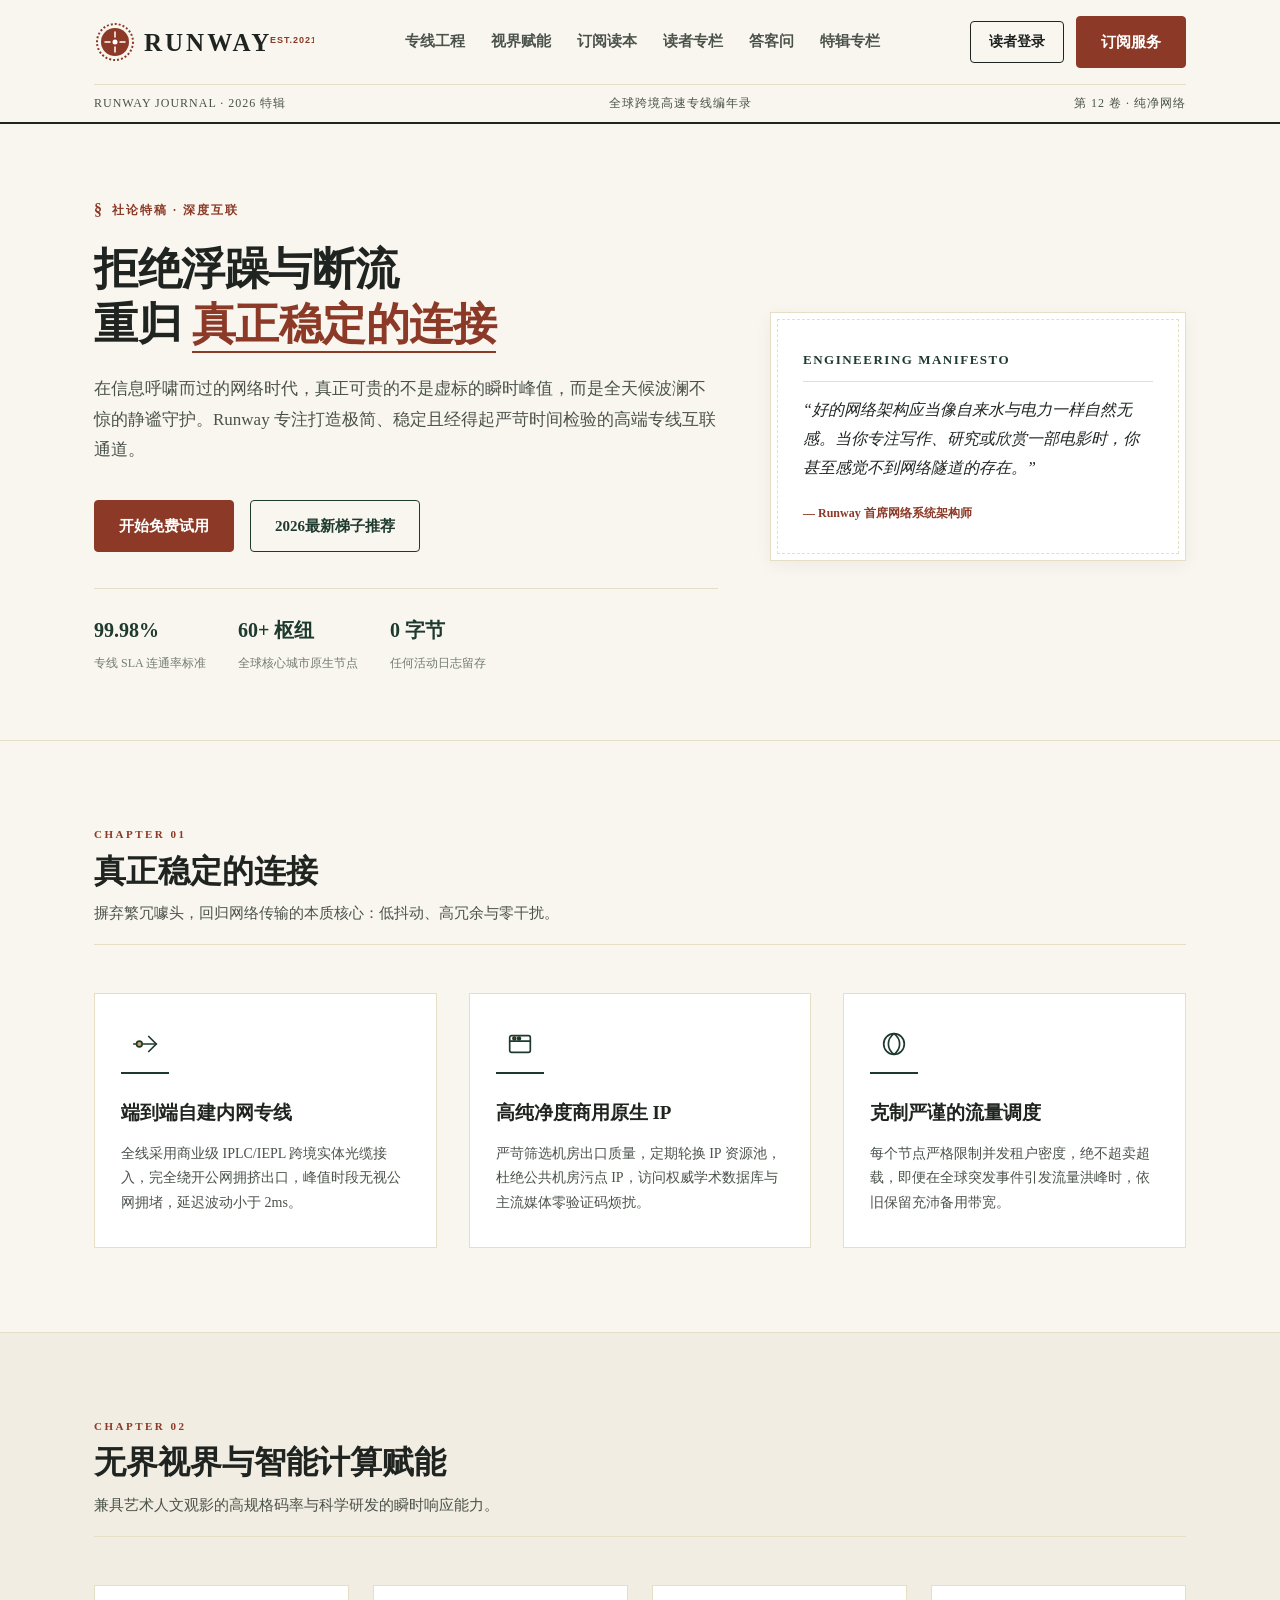
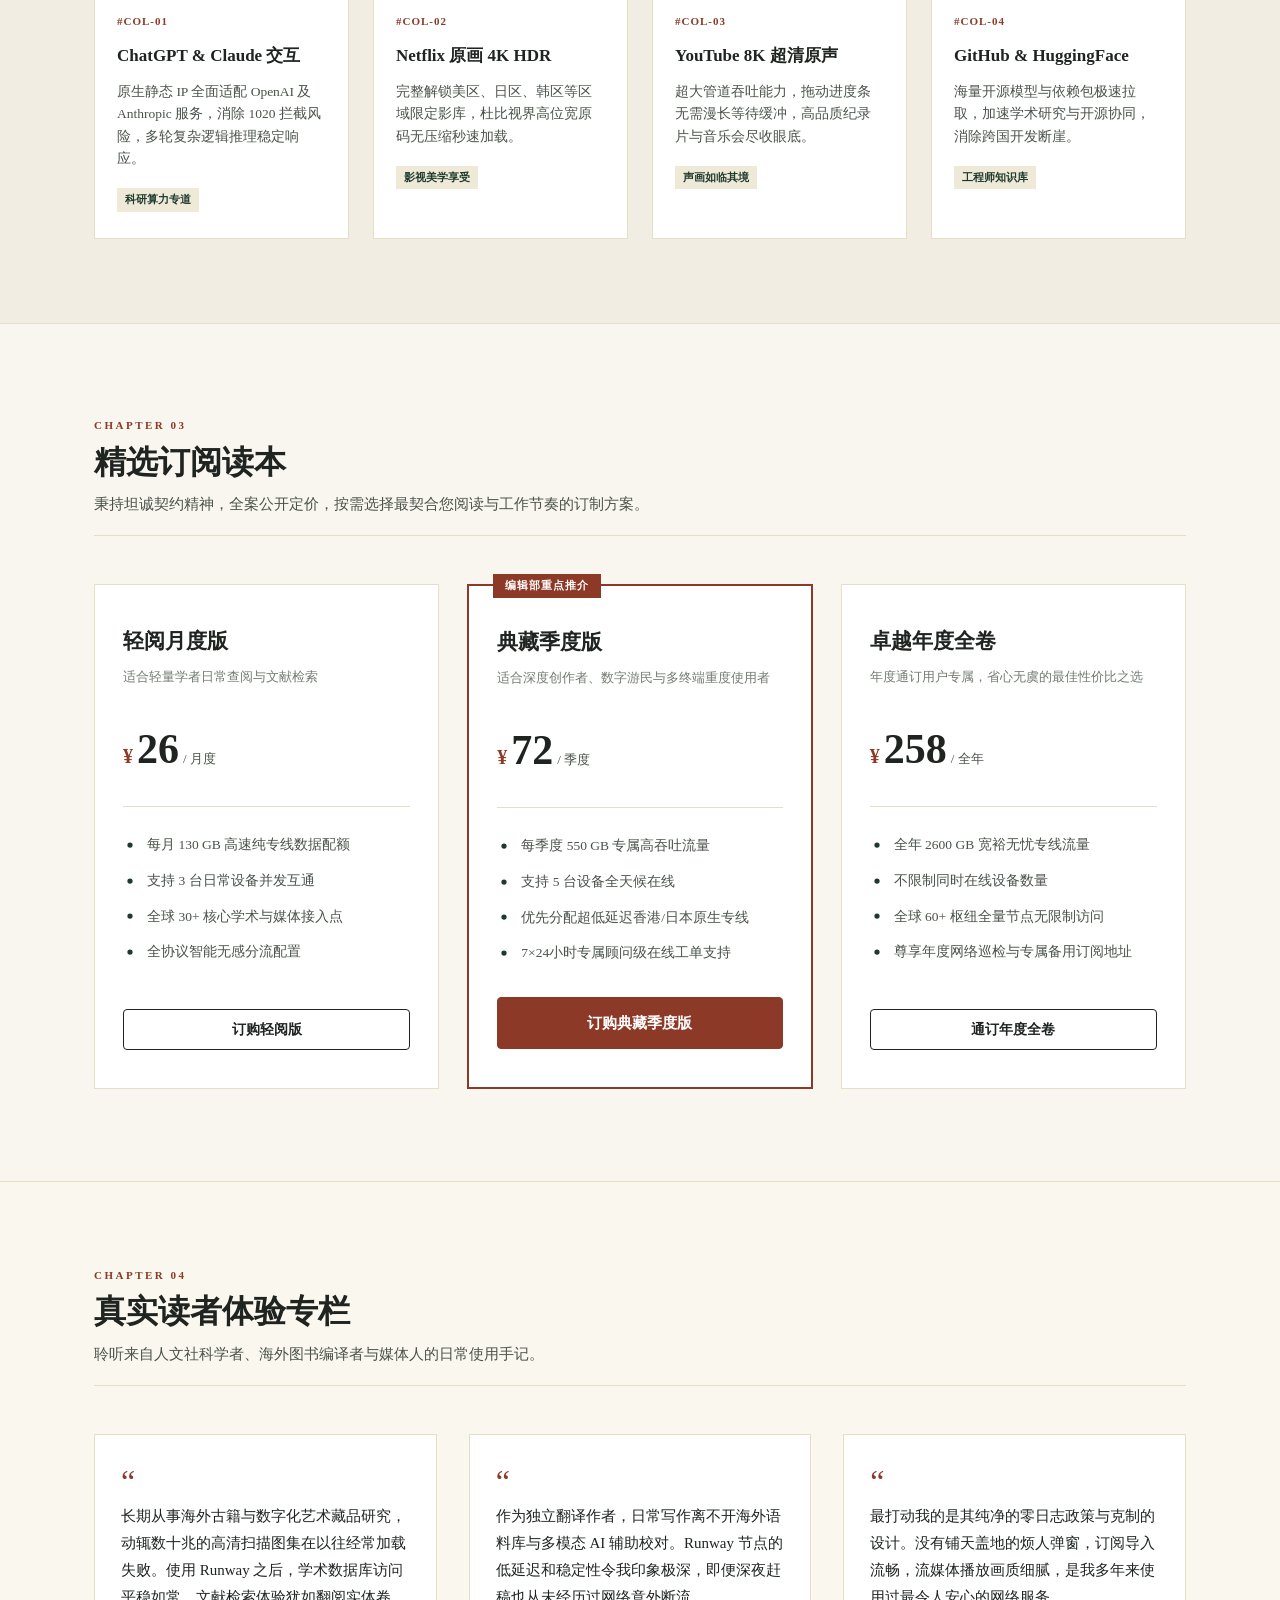
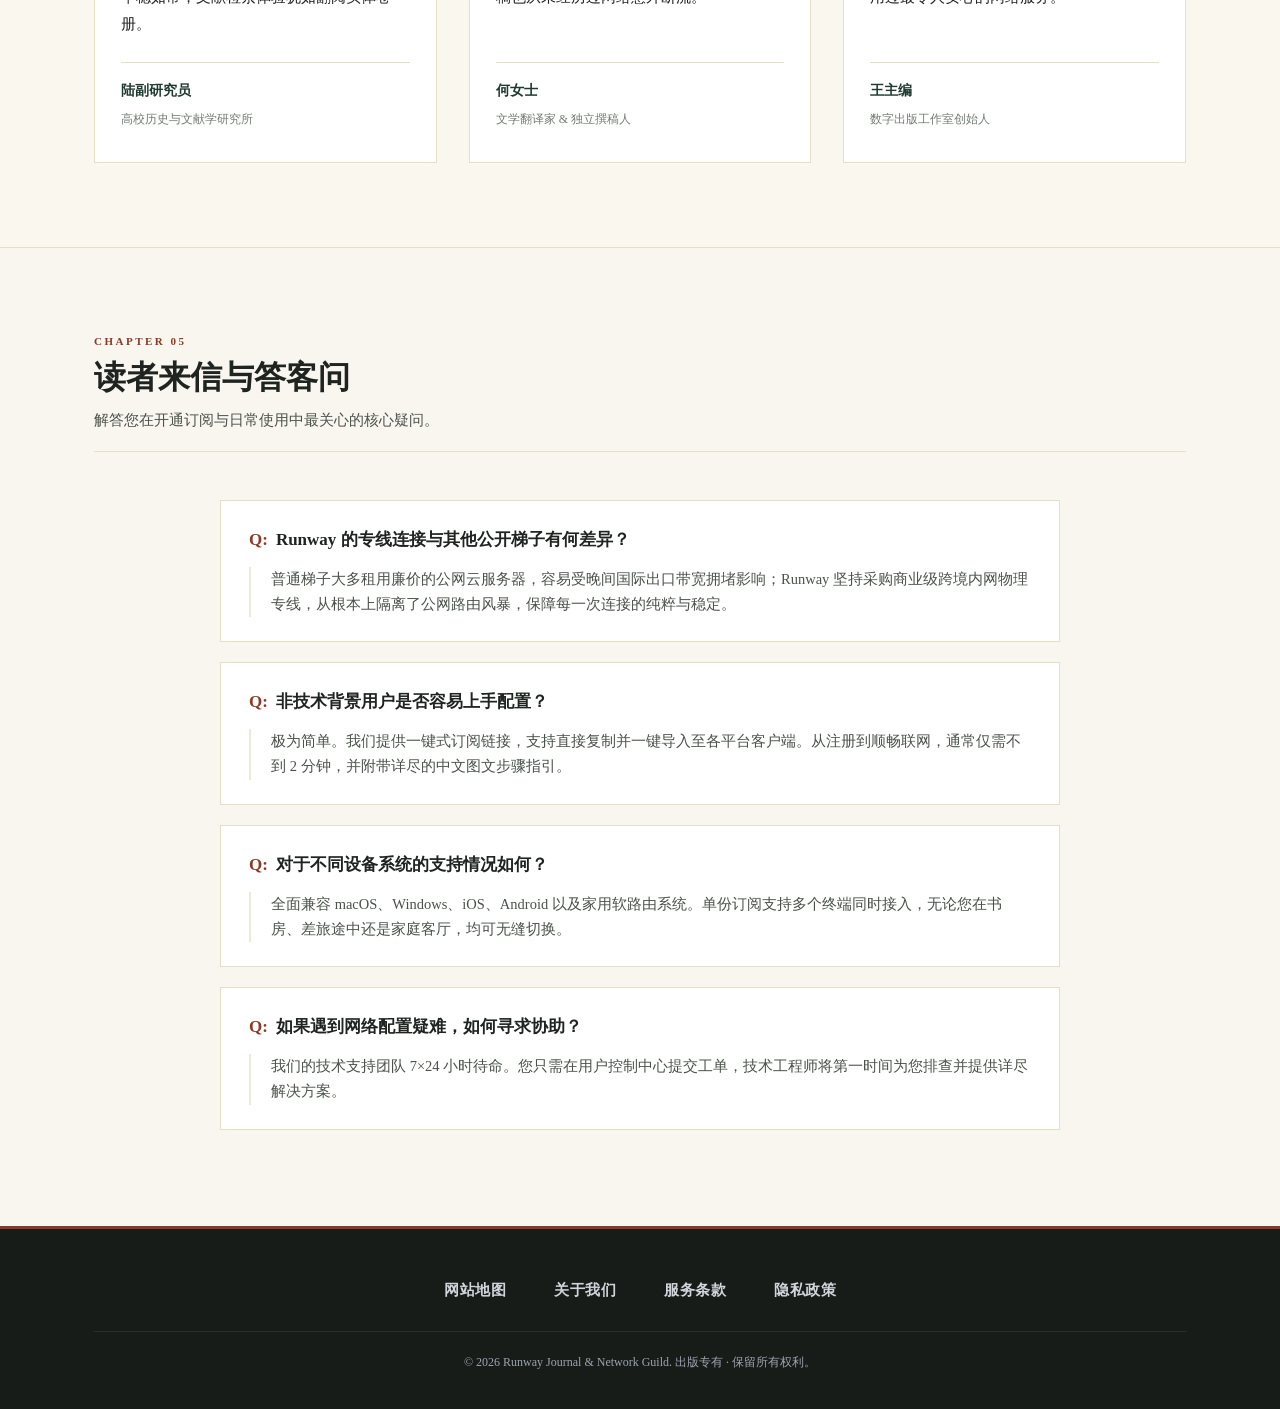
==== index.html @ 7099aad9 "feat: complete responsive landing page, SEO articles and sitemaps for runwayvpn.sbs" ====
<!DOCTYPE html>
<html lang="zh-CN">
<head>
  <meta charset="UTF-8">
  <meta name="viewport" content="width=device-width, initial-scale=1.0">
  <title>Runway 专线加速 - 真正稳定的跨境网络加速服务·2026口碑机场推荐</title>
  <meta name="description" content="拒绝虚标与断流，Runway 坚守网络加速的本质体验。端到端物理专线架构，杜绝超卖，保障学术查阅、海外协同与高码率音视频极速秒开。严格执行零日志隐私契约，被专业用户盛赞的 2026 年度品质机场推荐，静谧相伴。">
  <meta name="keywords" content="Runway, 网络加速, 机场推荐, 极速秒开, 稳定专线, 跨境学术加速, 零日志代理, 2026梯子">
  <link rel="canonical" href="https://runwayvpn.sbs/">
  
  <!-- Open Graph / 社交分享元数据 -->
  <meta property="og:type" content="website">
  <meta property="og:site_name" content="Runway">
  <meta property="og:title" content="Runway 专线加速 - 真正稳定的跨境网络加速服务·2026口碑机场推荐">
  <meta property="og:description" content="拒绝虚标与断流，Runway 坚守网络加速的本质体验。端到端物理专线架构，杜绝超卖，保障学术查阅、海外协同与高码率音视频极速秒开。被专业用户盛赞的 2026 年度品质机场推荐。">
  <meta property="og:url" content="https://runwayvpn.sbs/">
  <meta property="og:image" content="https://runwayvpn.sbs/og-preview.jpg">
  
  <!-- Twitter Card -->
  <meta name="twitter:card" content="summary_large_image">
  <meta name="twitter:title" content="Runway 专线加速 - 真正稳定的跨境网络加速服务·2026口碑机场推荐">
  <meta name="twitter:description" content="拒绝虚标与断流，Runway 坚守网络加速的本质体验。端到端物理专线架构，杜绝超卖，保障学术查阅、海外协同与高码率音视频极速秒开。被专业用户盛赞的 2026 年度品质机场推荐。">
  <meta name="twitter:image" content="https://runwayvpn.sbs/og-preview.jpg">

  <!-- JSON-LD 结构化数据 (Schema.org Product & AggregateOffer) -->
  <script type="application/ld+json">
  {
    "@context": "https://schema.org",
    "@type": "Product",
    "name": "Runway 物理专线网络加速服务",
    "image": "https://runwayvpn.sbs/og-preview.jpg",
    "description": "拒绝虚标与断流，端到端物理专线架构，杜绝超卖，保障学术查阅与海外协同极速秒开，恪守零活动日志契约的高水准机场服务。",
    "brand": {
      "@type": "Brand",
      "name": "Runway"
    },
    "offers": {
      "@type": "AggregateOffer",
      "priceCurrency": "CNY",
      "lowPrice": "26",
      "highPrice": "258",
      "offerCount": "3",
      "offers": [
        {
          "@type": "Offer",
          "name": "轻阅月度版",
          "price": "26",
          "priceCurrency": "CNY",
          "availability": "https://schema.org/InStock",
          "url": "https://ww012.twilightaff.com/#/?code=A56DH1Af"
        },
        {
          "@type": "Offer",
          "name": "典藏季度版",
          "price": "72",
          "priceCurrency": "CNY",
          "availability": "https://schema.org/InStock",
          "url": "https://ww012.twilightaff.com/#/?code=A56DH1Af"
        },
        {
          "@type": "Offer",
          "name": "卓越年度全卷",
          "price": "258",
          "priceCurrency": "CNY",
          "availability": "https://schema.org/InStock",
          "url": "https://ww012.twilightaff.com/#/?code=A56DH1Af"
        }
      ]
    },
    "aggregateRating": {
      "@type": "AggregateRating",
      "ratingValue": "4.9",
      "reviewCount": "142"
    }
  }
  </script>

  <link rel="stylesheet" href="style.css">
</head>
<body>

  <!-- 人文杂志报头 (Editorial Masthead) -->
  <header class="editorial-masthead">
    <div class="editorial-container">
      <div class="masthead-topbar">
        <a href="index.html" class="masthead-logo" aria-label="Runway 首页">
          <!-- 晨曦凸印纸感印记与艺术字标融合 LOGO -->
          <svg viewBox="0 0 220 42" fill="none" xmlns="http://www.w3.org/2000/svg">
            <!-- 凹印印章圆形徽章 -->
            <circle cx="21" cy="21" r="18" stroke="#8C3A27" stroke-width="2" stroke-dasharray="2 2"/>
            <circle cx="21" cy="21" r="14" fill="#8C3A27"/>
            <!-- 晨曦光芒射向中心印章 -->
            <path d="M21 11V16M21 26V31M11 21H16M26 21H31" stroke="#FFFFFF" stroke-width="1.5" stroke-linecap="round"/>
            <circle cx="21" cy="21" r="2.5" fill="#FFFFFF"/>
            <!-- 经典排版字标 -->
            <text x="50" y="30" font-family="Georgia, -apple-system, serif" font-size="25" font-weight="800" letter-spacing="3" fill="#1F2421">RUNWAY</text>
            <!-- 杂志版卷号标记 -->
            <text x="176" y="22" font-family="-apple-system, sans-serif" font-size="9" font-weight="700" letter-spacing="1" fill="#8C3A27">EST.2021</text>
          </svg>
        </a>

        <!-- 桌面端杂志排版导航菜单 -->
        <nav class="editorial-nav" aria-label="特辑篇章导航">
          <a href="#chapter-one">专线工程</a>
          <a href="#chapter-two">视界赋能</a>
          <a href="#editions">订阅读本</a>
          <a href="#reviews">读者专栏</a>
          <a href="#inquiries">答客问</a>
          <a href="chronicles.html">特辑专栏</a>
        </nav>

        <!-- 桌面端读者行动按钮 -->
        <div class="masthead-actions">
          <a href="https://ww012.twilightaff.com/#/?code=A56DH1Af" target="_blank" rel="nofollow" class="edit-btn edit-btn-outline">读者登录</a>
          <a href="https://ww012.twilightaff.com/#/?code=A56DH1Af" target="_blank" rel="nofollow" class="edit-btn edit-btn-terracotta">订阅服务</a>
        </div>

        <!-- 移动端杂志菜单切换按钮 -->
        <button class="editorial-menu-toggle" id="editorialMenuToggle" aria-label="切换导航菜单" aria-expanded="false">
          <span></span>
          <span></span>
          <span></span>
        </button>
      </div>

      <!-- 移动端篇章目录抽屉 -->
      <div class="editorial-mobile-panel" id="editorialMobilePanel">
        <ul class="editorial-mobile-links">
          <li><a href="#chapter-one"><span>第一章：真正稳定的连接</span><small>§</small></a></li>
          <li><a href="#chapter-two"><span>第二章：无界视界与智能计算</span><small>§</small></a></li>
          <li><a href="#editions"><span>第三章：精选订阅读本方案</span><small>§</small></a></li>
          <li><a href="#reviews"><span>第四章：真实读者体验专栏</span><small>§</small></a></li>
          <li><a href="#inquiries"><span>第五章：读者来信与答客问</span><small>§</small></a></li>
          <li><a href="chronicles.html"><span>特辑专栏深度文汇</span><small>§</small></a></li>
        </ul>
        <div class="editorial-mobile-actions">
          <a href="https://ww012.twilightaff.com/#/?code=A56DH1Af" target="_blank" rel="nofollow" class="edit-btn edit-btn-outline">读者登录</a>
          <a href="https://ww012.twilightaff.com/#/?code=A56DH1Af" target="_blank" rel="nofollow" class="edit-btn edit-btn-terracotta">订购全卷服务</a>
        </div>
      </div>

      <div class="masthead-subbar">
        <span>RUNWAY JOURNAL · 2026 特辑</span>
        <span>全球跨境高速专线编年录</span>
        <span>第 12 卷 · 纯净网络</span>
      </div>
    </div>
  </header>

  <main>
    <!-- Hero 深度特稿封面篇 (Lead Story) -->
    <section id="lead-story" class="hero-lead-story">
      <div class="editorial-container lead-story-inner">
        <div class="lead-story-text">
          <div class="lead-category-tag">社论特稿 · 深度互联</div>
          <h1 class="lead-headline">
            拒绝浮躁与断流<br>
            重归 <em>真正稳定的连接</em>
          </h1>
          <p class="lead-subdeck">
            在信息呼啸而过的网络时代，真正可贵的不是虚标的瞬时峰值，而是全天候波澜不惊的静谧守护。Runway 专注打造极简、稳定且经得起严苛时间检验的高端专线互联通道。
          </p>

          <!-- 核心行动双按钮：SEO 规范严格执行 -->
          <div class="lead-cta-row">
            <a href="https://ww012.twilightaff.com/#/?code=A56DH1Af" target="_blank" rel="nofollow" class="edit-btn edit-btn-terracotta">
              开始免费试用
            </a>
            <a href="https://tizilab.net/paihang/" target="_blank" class="edit-btn edit-btn-recommend">
              2026最新梯子推荐
            </a>
          </div>

          <div class="lead-colophon-strip">
            <div class="colophon-item">
              <strong>99.98%</strong>
              <span>专线 SLA 连通率标准</span>
            </div>
            <div class="colophon-item">
              <strong>60+ 枢纽</strong>
              <span>全球核心城市原生节点</span>
            </div>
            <div class="colophon-item">
              <strong>0 字节</strong>
              <span>任何活动日志留存</span>
            </div>
          </div>
        </div>

        <!-- 杂志特邀评论框 (右侧) -->
        <div class="editorial-callout-card">
          <div class="callout-header">ENGINEERING MANIFESTO</div>
          <p class="callout-quote">
            “好的网络架构应当像自来水与电力一样自然无感。当你专注写作、研究或欣赏一部电影时，你甚至感觉不到网络隧道的存在。”
          </p>
          <div class="callout-author">— Runway 首席网络系统架构师</div>
        </div>
      </div>
    </section>

    <!-- 核心优势（随机化标题：真正稳定的连接 - 第一章 3张卡片） -->
    <section id="chapter-one" class="section-chapter-one">
      <div class="editorial-container">
        <div class="chapter-header">
          <span class="chapter-number">CHAPTER 01</span>
          <h2 class="chapter-title">真正稳定的连接</h2>
          <p class="chapter-desc">摒弃繁冗噱头，回归网络传输的本质核心：低抖动、高冗余与零干扰。</p>
        </div>

        <div class="editorial-virtues-grid">
          <!-- 特性卡片 1：人文纤细线条矢量图标 -->
          <div class="virtue-card">
            <div class="virtue-icon-wrap">
              <svg viewBox="0 0 32 32" fill="none" stroke="#1E3A2F" stroke-width="1.8" stroke-linecap="round">
                <line x1="4" y1="16" x2="28" y2="16"/>
                <polyline points="20,8 28,16 20,24"/>
                <circle cx="10" cy="16" r="3" fill="#D4A373"/>
              </svg>
            </div>
            <h3 class="virtue-title">端到端自建内网专线</h3>
            <p class="virtue-desc">全线采用商业级 IPLC/IEPL 跨境实体光缆接入，完全绕开公网拥挤出口，峰值时段无视公网拥堵，延迟波动小于 2ms。</p>
          </div>

          <!-- 特性卡片 2 -->
          <div class="virtue-card">
            <div class="virtue-icon-wrap">
              <svg viewBox="0 0 32 32" fill="none" stroke="#1E3A2F" stroke-width="1.8" stroke-linecap="round">
                <rect x="5" y="7" width="22" height="18" rx="2"/>
                <line x1="5" y1="13" x2="27" y2="13"/>
                <circle cx="10" cy="10" r="1.5" fill="#8C3A27"/>
                <circle cx="15" cy="10" r="1.5" fill="#1E3A2F"/>
              </svg>
            </div>
            <h3 class="virtue-title">高纯净度商用原生 IP</h3>
            <p class="virtue-desc">严苛筛选机房出口质量，定期轮换 IP 资源池，杜绝公共机房污点 IP，访问权威学术数据库与主流媒体零验证码烦扰。</p>
          </div>

          <!-- 特性卡片 3 -->
          <div class="virtue-card">
            <div class="virtue-icon-wrap">
              <svg viewBox="0 0 32 32" fill="none" stroke="#1E3A2F" stroke-width="1.8" stroke-linecap="round">
                <circle cx="16" cy="16" r="11"/>
                <path d="M16 5c-4 3-6 7-6 11s2 8 6 11c4-3 6-7 6-11s-2-8-6-11z"/>
              </svg>
            </div>
            <h3 class="virtue-title">克制严谨的流量调度</h3>
            <p class="virtue-desc">每个节点严格限制并发租户密度，绝不超卖超载，即便在全球突发事件引发流量洪峰时，依旧保留充沛备用带宽。</p>
          </div>
        </div>
      </div>
    </section>

    <!-- 流媒体与 AI 支持卡片（随机化标题：无界视界与智能计算赋能 - 第二章 4张卡片） -->
    <section id="chapter-two" class="section-chapter-two">
      <div class="editorial-container">
        <div class="chapter-header">
          <span class="chapter-number">CHAPTER 02</span>
          <h2 class="chapter-title">无界视界与智能计算赋能</h2>
          <p class="chapter-desc">兼具艺术人文观影的高规格码率与科学研发的瞬时响应能力。</p>
        </div>

        <div class="media-ai-editorial-grid">
          <div class="editorial-ai-card">
            <span class="card-stamp-id">#COL-01</span>
            <h3 class="editorial-ai-title">ChatGPT & Claude 交互</h3>
            <p class="editorial-ai-desc">原生静态 IP 全面适配 OpenAI 及 Anthropic 服务，消除 1020 拦截风险，多轮复杂逻辑推理稳定响应。</p>
            <span class="editorial-tag">科研算力专道</span>
          </div>

          <div class="editorial-ai-card">
            <span class="card-stamp-id">#COL-02</span>
            <h3 class="editorial-ai-title">Netflix 原画 4K HDR</h3>
            <p class="editorial-ai-desc">完整解锁美区、日区、韩区等区域限定影库，杜比视界高位宽原码无压缩秒速加载。</p>
            <span class="editorial-tag">影视美学享受</span>
          </div>

          <div class="editorial-ai-card">
            <span class="card-stamp-id">#COL-03</span>
            <h3 class="editorial-ai-title">YouTube 8K 超清原声</h3>
            <p class="editorial-ai-desc">超大管道吞吐能力，拖动进度条无需漫长等待缓冲，高品质纪录片与音乐会尽收眼底。</p>
            <span class="editorial-tag">声画如临其境</span>
          </div>

          <div class="editorial-ai-card">
            <span class="card-stamp-id">#COL-04</span>
            <h3 class="editorial-ai-title">GitHub & HuggingFace</h3>
            <p class="editorial-ai-desc">海量开源模型与依赖包极速拉取，加速学术研究与开源协同，消除跨国开发断崖。</p>
            <span class="editorial-tag">工程师知识库</span>
          </div>
        </div>
      </div>
    </section>

    <!-- 阶梯价格对比表（随机化标题：精选订阅读本 - 第三章 3个方案） -->
    <section id="editions" class="section-editorial-editions">
      <div class="editorial-container">
        <div class="chapter-header">
          <span class="chapter-number">CHAPTER 03</span>
          <h2 class="chapter-title">精选订阅读本</h2>
          <p class="chapter-desc">秉持坦诚契约精神，全案公开定价，按需选择最契合您阅读与工作节奏的订制方案。</p>
        </div>

        <div class="editions-catalog-grid">
          <!-- 方案 1 -->
          <div class="edition-plan-card">
            <h3 class="edition-name">轻阅月度版</h3>
            <p class="edition-sub">适合轻量学者日常查阅与文献检索</p>
            <div class="edition-price-area">
              <span class="edition-symbol">¥</span>
              <span class="edition-price">26</span>
              <span class="edition-unit">/ 月度</span>
            </div>
            <ul class="edition-feature-lines">
              <li>
                <svg viewBox="0 0 16 16" fill="currentColor"><circle cx="8" cy="8" r="3"/></svg>
                每月 130 GB 高速纯专线数据配额
              </li>
              <li>
                <svg viewBox="0 0 16 16" fill="currentColor"><circle cx="8" cy="8" r="3"/></svg>
                支持 3 台日常设备并发互通
              </li>
              <li>
                <svg viewBox="0 0 16 16" fill="currentColor"><circle cx="8" cy="8" r="3"/></svg>
                全球 30+ 核心学术与媒体接入点
              </li>
              <li>
                <svg viewBox="0 0 16 16" fill="currentColor"><circle cx="8" cy="8" r="3"/></svg>
                全协议智能无感分流配置
              </li>
            </ul>
            <a href="https://ww012.twilightaff.com/#/?code=A56DH1Af" target="_blank" rel="nofollow" class="edit-btn edit-btn-outline">
              订购轻阅版
            </a>
          </div>

          <!-- 方案 2 (推荐) -->
          <div class="edition-plan-card curated">
            <span class="edition-curated-tag">编辑部重点推介</span>
            <h3 class="edition-name">典藏季度版</h3>
            <p class="edition-sub">适合深度创作者、数字游民与多终端重度使用者</p>
            <div class="edition-price-area">
              <span class="edition-symbol">¥</span>
              <span class="edition-price">72</span>
              <span class="edition-unit">/ 季度</span>
            </div>
            <ul class="edition-feature-lines">
              <li>
                <svg viewBox="0 0 16 16" fill="currentColor"><circle cx="8" cy="8" r="3"/></svg>
                每季度 550 GB 专属高吞吐流量
              </li>
              <li>
                <svg viewBox="0 0 16 16" fill="currentColor"><circle cx="8" cy="8" r="3"/></svg>
                支持 5 台设备全天候在线
              </li>
              <li>
                <svg viewBox="0 0 16 16" fill="currentColor"><circle cx="8" cy="8" r="3"/></svg>
                优先分配超低延迟香港/日本原生专线
              </li>
              <li>
                <svg viewBox="0 0 16 16" fill="currentColor"><circle cx="8" cy="8" r="3"/></svg>
                7×24小时专属顾问级在线工单支持
              </li>
            </ul>
            <a href="https://ww012.twilightaff.com/#/?code=A56DH1Af" target="_blank" rel="nofollow" class="edit-btn edit-btn-terracotta">
              订购典藏季度版
            </a>
          </div>

          <!-- 方案 3 -->
          <div class="edition-plan-card">
            <h3 class="edition-name">卓越年度全卷</h3>
            <p class="edition-sub">年度通订用户专属，省心无虞的最佳性价比之选</p>
            <div class="edition-price-area">
              <span class="edition-symbol">¥</span>
              <span class="edition-price">258</span>
              <span class="edition-unit">/ 全年</span>
            </div>
            <ul class="edition-feature-lines">
              <li>
                <svg viewBox="0 0 16 16" fill="currentColor"><circle cx="8" cy="8" r="3"/></svg>
                全年 2600 GB 宽裕无忧专线流量
              </li>
              <li>
                <svg viewBox="0 0 16 16" fill="currentColor"><circle cx="8" cy="8" r="3"/></svg>
                不限制同时在线设备数量
              </li>
              <li>
                <svg viewBox="0 0 16 16" fill="currentColor"><circle cx="8" cy="8" r="3"/></svg>
                全球 60+ 枢纽全量节点无限制访问
              </li>
              <li>
                <svg viewBox="0 0 16 16" fill="currentColor"><circle cx="8" cy="8" r="3"/></svg>
                尊享年度网络巡检与专属备用订阅地址
              </li>
            </ul>
            <a href="https://ww012.twilightaff.com/#/?code=A56DH1Af" target="_blank" rel="nofollow" class="edit-btn edit-btn-outline">
              通订年度全卷
            </a>
          </div>
        </div>
      </div>
    </section>

    <!-- 真实读者体验专栏（随机化标题：真实读者体验专栏 - 第四章 3个长评） -->
    <section id="reviews" class="section-editorial-reviews">
      <div class="editorial-container">
        <div class="chapter-header">
          <span class="chapter-number">CHAPTER 04</span>
          <h2 class="chapter-title">真实读者体验专栏</h2>
          <p class="chapter-desc">聆听来自人文社科学者、海外图书编译者与媒体人的日常使用手记。</p>
        </div>

        <div class="reviews-columns-grid">
          <div class="review-editorial-card">
            <p class="pull-quote">
              长期从事海外古籍与数字化艺术藏品研究，动辄数十兆的高清扫描图集在以往经常加载失败。使用 Runway 之后，学术数据库访问平稳如常，文献检索体验犹如翻阅实体卷册。
            </p>
            <div class="review-bylines">
              <strong>陆副研究员</strong>
              <span>高校历史与文献学研究所</span>
            </div>
          </div>

          <div class="review-editorial-card">
            <p class="pull-quote">
              作为独立翻译作者，日常写作离不开海外语料库与多模态 AI 辅助校对。Runway 节点的低延迟和稳定性令我印象极深，即便深夜赶稿也从未经历过网络意外断流。
            </p>
            <div class="review-bylines">
              <strong>何女士</strong>
              <span>文学翻译家 & 独立撰稿人</span>
            </div>
          </div>

          <div class="review-editorial-card">
            <p class="pull-quote">
              最打动我的是其纯净的零日志政策与克制的设计。没有铺天盖地的烦人弹窗，订阅导入流畅，流媒体播放画质细腻，是我多年来使用过最令人安心的网络服务。
            </p>
            <div class="review-bylines">
              <strong>王主编</strong>
              <span>数字出版工作室创始人</span>
            </div>
          </div>
        </div>
      </div>
    </section>

    <!-- 读者来信与答客问（随机化标题：读者来信与答客问 - 第五章 4个问答） -->
    <section id="inquiries" class="section-editorial-inquiries">
      <div class="editorial-container">
        <div class="chapter-header">
          <span class="chapter-number">CHAPTER 05</span>
          <h2 class="chapter-title">读者来信与答客问</h2>
          <p class="chapter-desc">解答您在开通订阅与日常使用中最关心的核心疑问。</p>
        </div>

        <div class="inquiries-catalog">
          <div class="inquiry-leaf">
            <h3 class="inquiry-q">
              <span class="inquiry-mark">Q:</span>
              Runway 的专线连接与其他公开梯子有何差异？
            </h3>
            <p class="inquiry-a">
              普通梯子大多租用廉价的公网云服务器，容易受晚间国际出口带宽拥堵影响；Runway 坚持采购商业级跨境内网物理专线，从根本上隔离了公网路由风暴，保障每一次连接的纯粹与稳定。
            </p>
          </div>

          <div class="inquiry-leaf">
            <h3 class="inquiry-q">
              <span class="inquiry-mark">Q:</span>
              非技术背景用户是否容易上手配置？
            </h3>
            <p class="inquiry-a">
              极为简单。我们提供一键式订阅链接，支持直接复制并一键导入至各平台客户端。从注册到顺畅联网，通常仅需不到 2 分钟，并附带详尽的中文图文步骤指引。
            </p>
          </div>

          <div class="inquiry-leaf">
            <h3 class="inquiry-q">
              <span class="inquiry-mark">Q:</span>
              对于不同设备系统的支持情况如何？
            </h3>
            <p class="inquiry-a">
              全面兼容 macOS、Windows、iOS、Android 以及家用软路由系统。单份订阅支持多个终端同时接入，无论您在书房、差旅途中还是家庭客厅，均可无缝切换。
            </p>
          </div>

          <div class="inquiry-leaf">
            <h3 class="inquiry-q">
              <span class="inquiry-mark">Q:</span>
              如果遇到网络配置疑难，如何寻求协助？
            </h3>
            <p class="inquiry-a">
              我们的技术支持团队 7×24 小时待命。您只需在用户控制中心提交工单，技术工程师将第一时间为您排查并提供详尽解决方案。
            </p>
          </div>
        </div>
      </div>
    </section>
  </main>

  <!-- 人文版权页脚 (Colophon Footer - 仅包含指定的4个标题) -->
  <footer class="editorial-colophon">
    <div class="editorial-container">
      <nav class="colophon-index-nav">
        <a href="sitemap.html">网站地图</a>
        <a href="about.html">关于我们</a>
        <a href="terms.html">服务条款</a>
        <a href="privacy.html">隐私政策</a>
      </nav>
      <div class="colophon-imprint">
        &copy; 2026 Runway Journal & Network Guild. 出版专有 · 保留所有权利。
      </div>
    </div>
  </footer>

  <!-- 移动端杂志特辑导航交互逻辑 -->
  <script>
    document.addEventListener('DOMContentLoaded', function() {
      var toggle = document.getElementById('editorialMenuToggle');
      var panel = document.getElementById('editorialMobilePanel');
      if (toggle && panel) {
        toggle.addEventListener('click', function(e) {
          e.stopPropagation();
          var isOpen = panel.classList.contains('is-open');
          toggle.classList.toggle('active', !isOpen);
          panel.classList.toggle('is-open', !isOpen);
          toggle.setAttribute('aria-expanded', !isOpen);
        });
        panel.querySelectorAll('a').forEach(function(link) {
          link.addEventListener('click', function() {
            toggle.classList.remove('active');
            panel.classList.remove('is-open');
            toggle.setAttribute('aria-expanded', 'false');
          });
        });
        document.addEventListener('click', function(e) {
          if (!panel.contains(e.target) && !toggle.contains(e.target)) {
            toggle.classList.remove('active');
            panel.classList.remove('is-open');
            toggle.setAttribute('aria-expanded', 'false');
          }
        });
      }
    });
  </script>

</body>
</html>
---- style.css ----
/* ==========================================================================
   Runway VPN - runwayvpn.sbs
   Design Style: Warm Editorial / Modern Literary Magazine (温暖人文新杂志风)
   Zero external dependencies | Pure Native CSS | Mobile 4G < 1000ms
   ========================================================================== */

:root {
  --paper-bg: #F9F6F0;
  --paper-surface: #FFFFFF;
  --paper-card: #FCFAF6;
  --ink-primary: #1F2421;
  --ink-secondary: #4A524A;
  --ink-muted: #737B73;
  --terracotta: #8C3A27;
  --terracotta-hover: #732F20;
  --evergreen: #1E3A2F;
  --ochre-accent: #D4A373;
  --rule-border: #E5DFC5;
  --rule-light: #EFEAD8;
  --radius-editorial: 4px;
  --shadow-editorial: 0 4px 16px rgba(31, 36, 33, 0.05);
  --transition: all 0.22s ease-in-out;
}

*, *::before, *::after {
  box-sizing: border-box;
  margin: 0;
  padding: 0;
}

body {
  font-family: -apple-system, BlinkMacSystemFont, "PingFang SC", "Hiragino Sans GB", "Songti SC", "Microsoft YaHei", "Noto Serif SC", serif;
  background-color: var(--paper-bg);
  color: var(--ink-primary);
  line-height: 1.75;
  -webkit-font-smoothing: antialiased;
  overflow-x: hidden;
}

a {
  color: inherit;
  text-decoration: none;
}

.editorial-container {
  width: 100%;
  max-width: 1140px;
  margin: 0 auto;
  padding: 0 24px;
}

/* Masthead Header */
.editorial-masthead {
  background: var(--paper-bg);
  border-bottom: 2px solid var(--ink-primary);
  position: sticky;
  top: 0;
  z-index: 100;
}

.masthead-topbar {
  display: flex;
  align-items: center;
  justify-content: space-between;
  padding: 16px 0;
  border-bottom: 1px solid var(--rule-border);
}

.masthead-logo {
  display: flex;
  align-items: center;
  gap: 12px;
}

.masthead-logo svg {
  height: 42px;
  width: auto;
}

/* Desktop Editorial Navigation */
.editorial-nav {
  display: flex;
  align-items: center;
  gap: 26px;
}

.editorial-nav a {
  font-size: 14.5px;
  font-weight: 700;
  color: var(--ink-secondary);
  transition: var(--transition);
  position: relative;
  padding: 8px 0;
}

.editorial-nav a:hover {
  color: var(--terracotta);
}

.editorial-nav a::after {
  content: "";
  position: absolute;
  bottom: 0;
  left: 0;
  width: 0;
  height: 2px;
  background: var(--terracotta);
  transition: var(--transition);
}

.editorial-nav a:hover::after {
  width: 100%;
}

.masthead-actions {
  display: flex;
  align-items: center;
  gap: 12px;
}

/* Mobile Editorial Menu Toggle */
.editorial-menu-toggle {
  display: none;
  flex-direction: column;
  justify-content: center;
  align-items: center;
  width: 42px;
  height: 42px;
  background: var(--paper-surface);
  border: 1.5px solid var(--rule-border);
  border-radius: var(--radius-editorial);
  cursor: pointer;
  padding: 8px;
  gap: 5px;
  transition: var(--transition);
}

.editorial-menu-toggle span {
  display: block;
  width: 22px;
  height: 2px;
  background: var(--ink-primary);
  border-radius: 1px;
  transition: var(--transition);
}

.editorial-menu-toggle.active span:nth-child(1) {
  transform: translateY(7px) rotate(45deg);
}

.editorial-menu-toggle.active span:nth-child(2) {
  opacity: 0;
}

.editorial-menu-toggle.active span:nth-child(3) {
  transform: translateY(-7px) rotate(-45deg);
}

/* Mobile Editorial Navigation Panel */
.editorial-mobile-panel {
  display: none;
  position: absolute;
  top: 100%;
  left: 0;
  right: 0;
  background: #FCFAF6;
  border-bottom: 3px solid var(--terracotta);
  box-shadow: 0 16px 32px rgba(31, 36, 33, 0.12);
  padding: 20px 24px 28px;
  flex-direction: column;
  gap: 16px;
  z-index: 100;
  animation: editorialSlide 0.25s ease-out;
}

@keyframes editorialSlide {
  from { opacity: 0; transform: translateY(-8px); }
  to { opacity: 1; transform: translateY(0); }
}

.editorial-mobile-panel.is-open {
  display: flex;
}

.editorial-mobile-links {
  list-style: none;
  display: flex;
  flex-direction: column;
  gap: 8px;
  margin: 0;
  padding: 0;
}

.editorial-mobile-links a {
  display: flex;
  align-items: center;
  justify-content: space-between;
  padding: 12px 16px;
  font-size: 15px;
  font-weight: 700;
  color: var(--ink-primary);
  border-radius: var(--radius-editorial);
  background: #FFFFFF;
  border: 1px solid var(--rule-border);
  transition: var(--transition);
}

.editorial-mobile-links a:hover,
.editorial-mobile-links a:active {
  border-color: var(--terracotta);
  color: var(--terracotta);
  background: #FFFDF9;
}

.editorial-mobile-actions {
  display: flex;
  flex-direction: column;
  gap: 10px;
  padding-top: 14px;
  border-top: 1px dashed var(--rule-border);
}

.editorial-mobile-actions .edit-btn {
  width: 100%;
  min-height: 46px;
}

.masthead-subbar {
  display: flex;
  justify-content: space-between;
  align-items: center;
  padding: 8px 0;
  font-size: 12px;
  letter-spacing: 1px;
  color: var(--ink-secondary);
  text-transform: uppercase;
}

/* Editorial Buttons */
.edit-btn {
  display: inline-flex;
  align-items: center;
  justify-content: center;
  padding: 12px 24px;
  font-size: 15px;
  font-weight: 700;
  border-radius: var(--radius-editorial);
  transition: var(--transition);
  cursor: pointer;
  text-align: center;
  border: 1.5px solid transparent;
  white-space: nowrap;
}

.edit-btn-terracotta {
  background: var(--terracotta);
  color: #FFFFFF;
  border-color: var(--terracotta);
}

.edit-btn-terracotta:hover {
  background: var(--terracotta-hover);
  border-color: var(--terracotta-hover);
  box-shadow: 0 4px 12px rgba(140, 58, 39, 0.25);
  transform: translateY(-1px);
}

.edit-btn-recommend {
  background: transparent;
  color: var(--evergreen);
  border-color: var(--evergreen);
}

.edit-btn-recommend:hover {
  background: var(--evergreen);
  color: #FFFFFF;
  transform: translateY(-1px);
}

.edit-btn-outline {
  border-color: var(--ink-primary);
  background: transparent;
  color: var(--ink-primary);
  font-size: 13.5px;
  padding: 8px 18px;
}

.edit-btn-outline:hover {
  background: var(--ink-primary);
  color: #FFFFFF;
}

/* Hero Section: Lead Story Article */
.hero-lead-story {
  padding: 72px 0 64px;
  background: var(--paper-bg);
  border-bottom: 1px solid var(--rule-border);
}

.lead-story-inner {
  display: grid;
  grid-template-columns: 1.2fr 0.8fr;
  gap: 52px;
  align-items: center;
}

.lead-category-tag {
  display: inline-flex;
  align-items: center;
  gap: 8px;
  font-size: 12px;
  font-weight: 800;
  color: var(--terracotta);
  letter-spacing: 2px;
  text-transform: uppercase;
  margin-bottom: 18px;
}

.lead-category-tag::before {
  content: "§";
  font-size: 16px;
}

.lead-headline {
  font-size: 44px;
  line-height: 1.25;
  font-weight: 800;
  color: var(--ink-primary);
  margin-bottom: 22px;
  letter-spacing: -0.5px;
}

.lead-headline em {
  font-style: normal;
  color: var(--terracotta);
  border-bottom: 2px solid var(--terracotta);
  padding-bottom: 2px;
}

.lead-subdeck {
  font-size: 17px;
  color: var(--ink-secondary);
  line-height: 1.8;
  margin-bottom: 34px;
}

.lead-cta-row {
  display: flex;
  align-items: center;
  gap: 16px;
  margin-bottom: 36px;
  flex-wrap: wrap;
}

.lead-colophon-strip {
  display: flex;
  gap: 32px;
  padding-top: 24px;
  border-top: 1px solid var(--rule-border);
}

.colophon-item strong {
  display: block;
  font-size: 20px;
  font-weight: 800;
  color: var(--evergreen);
}

.colophon-item span {
  font-size: 12px;
  color: var(--ink-muted);
}

/* Editorial Story Box (Hero Right) */
.editorial-callout-card {
  background: var(--paper-surface);
  border: 1px solid var(--rule-border);
  padding: 36px 32px;
  position: relative;
  box-shadow: var(--shadow-editorial);
}

.editorial-callout-card::before {
  content: "";
  position: absolute;
  top: 6px;
  left: 6px;
  right: 6px;
  bottom: 6px;
  border: 1px dashed var(--rule-border);
  pointer-events: none;
}

.callout-header {
  font-size: 13px;
  font-weight: 800;
  letter-spacing: 1.5px;
  color: var(--evergreen);
  text-transform: uppercase;
  margin-bottom: 14px;
  border-bottom: 1px solid var(--rule-border);
  padding-bottom: 10px;
}

.callout-quote {
  font-size: 16px;
  font-style: italic;
  color: var(--ink-primary);
  line-height: 1.8;
  margin-bottom: 20px;
}

.callout-author {
  font-size: 12px;
  font-weight: 700;
  color: var(--terracotta);
}

/* Editorial Section Headers */
.chapter-header {
  margin-bottom: 48px;
  padding-bottom: 18px;
  border-bottom: 1px solid var(--rule-border);
}

.chapter-number {
  font-size: 11px;
  font-weight: 800;
  letter-spacing: 2.5px;
  color: var(--terracotta);
  text-transform: uppercase;
  display: block;
  margin-bottom: 6px;
}

.chapter-title {
  font-size: 32px;
  font-weight: 800;
  color: var(--ink-primary);
  line-height: 1.3;
}

.chapter-desc {
  font-size: 15px;
  color: var(--ink-secondary);
  margin-top: 8px;
}

/* Section 1: 真正稳定的连接 (Chapter 01 - 3 cards) */
.section-chapter-one {
  padding: 84px 0;
  background: var(--paper-bg);
}

.editorial-virtues-grid {
  display: grid;
  grid-template-columns: repeat(3, 1fr);
  gap: 32px;
}

.virtue-card {
  background: var(--paper-surface);
  border: 1px solid var(--rule-border);
  padding: 32px 26px;
  transition: var(--transition);
}

.virtue-card:hover {
  border-color: var(--terracotta);
  box-shadow: var(--shadow-editorial);
  transform: translateY(-3px);
}

.virtue-icon-wrap {
  width: 48px;
  height: 48px;
  display: flex;
  align-items: center;
  justify-content: center;
  margin-bottom: 22px;
  border-bottom: 2px solid var(--evergreen);
  padding-bottom: 10px;
}

.virtue-icon-wrap svg {
  width: 30px;
  height: 30px;
}

.virtue-title {
  font-size: 19px;
  font-weight: 800;
  color: var(--ink-primary);
  margin-bottom: 12px;
}

.virtue-desc {
  font-size: 14px;
  color: var(--ink-secondary);
  line-height: 1.75;
}

/* Section 2: 无界视界与智能计算赋能 (Chapter 02 - 4 cards) */
.section-chapter-two {
  padding: 84px 0;
  background: #F2EDE2;
  border-top: 1px solid var(--rule-border);
  border-bottom: 1px solid var(--rule-border);
}

.media-ai-editorial-grid {
  display: grid;
  grid-template-columns: repeat(4, 1fr);
  gap: 24px;
}

.editorial-ai-card {
  background: var(--paper-surface);
  border: 1px solid var(--rule-border);
  padding: 26px 22px;
}

.card-stamp-id {
  font-size: 11px;
  font-weight: 800;
  color: var(--terracotta);
  letter-spacing: 1px;
  margin-bottom: 10px;
  display: block;
}

.editorial-ai-title {
  font-size: 17px;
  font-weight: 800;
  color: var(--ink-primary);
  margin-bottom: 10px;
}

.editorial-ai-desc {
  font-size: 13.5px;
  color: var(--ink-secondary);
  line-height: 1.65;
  margin-bottom: 14px;
}

.editorial-tag {
  display: inline-block;
  font-size: 11px;
  font-weight: 600;
  padding: 2px 8px;
  background: var(--rule-light);
  color: var(--evergreen);
}

/* Section 3: 精选订阅读本 (Chapter 03 - 3 tiers) */
.section-editorial-editions {
  padding: 92px 0;
  background: var(--paper-bg);
}

.editions-catalog-grid {
  display: grid;
  grid-template-columns: repeat(3, 1fr);
  gap: 28px;
  align-items: stretch;
}

.edition-plan-card {
  background: var(--paper-surface);
  border: 1px solid var(--rule-border);
  padding: 38px 28px;
  display: flex;
  flex-direction: column;
  position: relative;
  transition: var(--transition);
}

.edition-plan-card:hover {
  box-shadow: var(--shadow-editorial);
  border-color: var(--ink-primary);
}

.edition-plan-card.curated {
  border: 2px solid var(--terracotta);
}

.edition-curated-tag {
  position: absolute;
  top: -12px;
  left: 24px;
  background: var(--terracotta);
  color: #FFFFFF;
  font-size: 11px;
  font-weight: 800;
  padding: 2px 12px;
  letter-spacing: 1px;
}

.edition-name {
  font-size: 21px;
  font-weight: 800;
  color: var(--ink-primary);
  margin-bottom: 6px;
}

.edition-sub {
  font-size: 13px;
  color: var(--ink-muted);
  margin-bottom: 24px;
}

.edition-price-area {
  display: flex;
  align-items: baseline;
  gap: 4px;
  margin-bottom: 26px;
  padding-bottom: 20px;
  border-bottom: 1px solid var(--rule-border);
}

.edition-symbol {
  font-size: 20px;
  font-weight: 700;
  color: var(--terracotta);
}

.edition-price {
  font-size: 42px;
  font-weight: 800;
  color: var(--ink-primary);
}

.edition-unit {
  font-size: 13px;
  color: var(--ink-secondary);
}

.edition-feature-lines {
  list-style: none;
  display: flex;
  flex-direction: column;
  gap: 12px;
  margin-bottom: 32px;
  flex-grow: 1;
}

.edition-feature-lines li {
  display: flex;
  align-items: center;
  gap: 10px;
  font-size: 13.5px;
  color: var(--ink-secondary);
}

.edition-feature-lines li svg {
  width: 14px;
  height: 14px;
  color: var(--evergreen);
  flex-shrink: 0;
}

.edition-plan-card .edit-btn {
  width: 100%;
}

/* Section 4: 真实读者体验专栏 (Chapter 04 - 3 reviews) */
.section-editorial-reviews {
  padding: 84px 0;
  background: #FAF7EE;
  border-top: 1px solid var(--rule-border);
}

.reviews-columns-grid {
  display: grid;
  grid-template-columns: repeat(3, 1fr);
  gap: 32px;
}

.review-editorial-card {
  background: var(--paper-surface);
  border: 1px solid var(--rule-border);
  padding: 30px 26px;
  display: flex;
  flex-direction: column;
  justify-content: space-between;
}

.pull-quote {
  font-size: 15px;
  line-height: 1.8;
  color: var(--ink-primary);
  margin-bottom: 24px;
  position: relative;
}

.pull-quote::before {
  content: "“";
  font-size: 32px;
  font-family: Georgia, serif;
  color: var(--terracotta);
  line-height: 1;
  display: block;
  margin-bottom: 6px;
}

.review-bylines {
  padding-top: 16px;
  border-top: 1px solid var(--rule-border);
}

.review-bylines strong {
  display: block;
  font-size: 14px;
  color: var(--evergreen);
}

.review-bylines span {
  font-size: 12px;
  color: var(--ink-muted);
}

/* Section 5: 读者来信与答客问 (Chapter 05 - 4 Q&As) */
.section-editorial-inquiries {
  padding: 84px 0 96px;
  background: var(--paper-bg);
  border-top: 1px solid var(--rule-border);
}

.inquiries-catalog {
  max-width: 840px;
  margin: 0 auto;
  display: flex;
  flex-direction: column;
  gap: 20px;
}

.inquiry-leaf {
  background: var(--paper-surface);
  border: 1px solid var(--rule-border);
  padding: 24px 28px;
}

.inquiry-q {
  font-size: 17px;
  font-weight: 800;
  color: var(--ink-primary);
  margin-bottom: 12px;
  display: flex;
  align-items: baseline;
  gap: 8px;
}

.inquiry-mark {
  color: var(--terracotta);
  font-family: Georgia, serif;
  font-weight: 700;
}

.inquiry-a {
  font-size: 14.5px;
  color: var(--ink-secondary);
  line-height: 1.75;
  padding-left: 20px;
  border-left: 2px solid var(--rule-light);
}

/* Colophon Footer (Only 4 Titles) */
.editorial-colophon {
  background: #181C19;
  color: #E5E7EB;
  padding: 48px 0 36px;
  border-top: 3px solid var(--terracotta);
}

.colophon-index-nav {
  display: flex;
  justify-content: center;
  align-items: center;
  flex-wrap: wrap;
  gap: 48px;
  margin-bottom: 28px;
}

.colophon-index-nav a {
  font-size: 15px;
  font-weight: 700;
  color: #D1D5DB;
  transition: var(--transition);
  letter-spacing: 0.5px;
}

.colophon-index-nav a:hover {
  color: var(--ochre-accent);
}

.colophon-imprint {
  text-align: center;
  font-size: 12px;
  color: #9CA3AF;
  padding-top: 20px;
  border-top: 1px solid rgba(255, 255, 255, 0.08);
}

/* Sub-page Article Layout */
.editorial-page-sheet {
  padding: 64px 0 96px;
  background: var(--paper-bg);
}

.editorial-sheet-container {
  background: var(--paper-surface);
  border: 1px solid var(--rule-border);
  padding: 48px;
  box-shadow: var(--shadow-editorial);
}

.sheet-header-box {
  margin-bottom: 40px;
  padding-bottom: 20px;
  border-bottom: 2px solid var(--ink-primary);
}

.sheet-title {
  font-size: 34px;
  font-weight: 800;
  color: var(--ink-primary);
  margin-bottom: 10px;
}

.sheet-meta {
  font-size: 13px;
  color: var(--ink-muted);
}

.sheet-body {
  font-size: 15.5px;
  line-height: 1.85;
  color: var(--ink-secondary);
}

.sheet-body h2 {
  font-size: 22px;
  font-weight: 800;
  color: var(--ink-primary);
  margin: 36px 0 14px;
  padding-bottom: 8px;
  border-bottom: 1px solid var(--rule-border);
}

.sheet-body ul {
  margin: 14px 0 20px 24px;
}

.sheet-body li {
  margin-bottom: 8px;
}

.sitemap-editorial-grid {
  display: grid;
  grid-template-columns: repeat(2, 1fr);
  gap: 32px;
  margin-top: 28px;
}

.sitemap-editorial-box {
  background: var(--paper-card);
  border: 1px solid var(--rule-border);
  padding: 24px;
}

.sitemap-editorial-box h3 {
  font-size: 17px;
  font-weight: 800;
  color: var(--evergreen);
  margin-bottom: 14px;
  border-bottom: 1px dashed var(--rule-border);
  padding-bottom: 8px;
}

.sitemap-editorial-box ul {
  list-style: none;
  margin: 0;
  padding: 0;
  display: flex;
  flex-direction: column;
  gap: 10px;
}

.sitemap-editorial-box a {
  color: var(--ink-primary);
  transition: var(--transition);
}

.sitemap-editorial-box a:hover {
  color: var(--terracotta);
  transform: translateX(4px);
}

/* Responsive Media Queries */
@media (max-width: 992px) {
  .editorial-nav {
    display: none;
  }

  .masthead-actions {
    display: none;
  }

  .editorial-menu-toggle {
    display: flex;
  }

  .lead-story-inner {
    grid-template-columns: 1fr;
    gap: 36px;
  }
  
  .editorial-virtues-grid {
    grid-template-columns: 1fr;
  }
  
  .media-ai-editorial-grid {
    grid-template-columns: repeat(2, 1fr);
  }
  
  .editions-catalog-grid {
    grid-template-columns: 1fr;
  }
  
  .reviews-columns-grid {
    grid-template-columns: 1fr;
  }
}

@media (max-width: 640px) {
  .masthead-topbar {
    padding: 12px 0;
  }

  .masthead-logo svg {
    height: 32px;
    max-width: 155px;
  }

  .lead-headline {
    font-size: 30px;
  }
  
  .lead-subdeck {
    font-size: 15px;
  }
  
  .lead-cta-row {
    flex-direction: column;
    width: 100%;
  }
  
  .lead-cta-row .edit-btn {
    width: 100%;
    min-height: 48px;
  }
  
  .media-ai-editorial-grid {
    grid-template-columns: 1fr;
  }
  
  .sitemap-editorial-grid {
    grid-template-columns: 1fr;
  }
  
  .colophon-index-nav {
    flex-direction: column;
    gap: 18px;
  }
  
  .editorial-sheet-container {
    padding: 24px;
  }
  
  .lead-colophon-strip {
    flex-direction: column;
    gap: 14px;
  }
}

/* ==========================================================================
   Editorial Chronicles Hub & Article Styles - runwayvpn.sbs (Literary Journal)
   ========================================================================== */

/* Universal Content & Editorial Hyperlinks - Terracotta Accent */
p a, li a, td a, .sheet-body a, .chronicles-content a {
  color: var(--terracotta);
  font-weight: 600;
  text-decoration: underline;
  text-underline-offset: 3px;
  transition: var(--transition);
}

p a:visited, li a:visited, td a:visited, .sheet-body a:visited, .chronicles-content a:visited {
  color: var(--terracotta);
}

p a:hover, li a:hover, td a:hover, .sheet-body a:hover, .chronicles-content a:hover {
  color: #662719;
  text-decoration-thickness: 2px;
}

/* Chronicles Hub Section */
.chronicles-hub-section {
  padding: 64px 0 96px;
}

.chronicles-header {
  text-align: center;
  max-width: 780px;
  margin: 0 auto 52px;
}

.chronicles-header .edition-badge {
  display: inline-flex;
  align-items: center;
  gap: 8px;
  padding: 6px 18px;
  background: rgba(140, 58, 39, 0.08);
  color: var(--terracotta);
  font-family: Georgia, serif;
  font-style: italic;
  font-size: 13.5px;
  border-radius: 999px;
  margin-bottom: 16px;
  border: 1px solid rgba(140, 58, 39, 0.25);
}

.chronicles-grid {
  display: grid;
  grid-template-columns: repeat(3, 1fr);
  gap: 32px;
}

.chronicle-card {
  background: var(--paper-card);
  border: 1px solid var(--rule-border);
  padding: 32px 28px;
  display: flex;
  flex-direction: column;
  transition: var(--transition);
  position: relative;
  box-shadow: 2px 2px 0 rgba(31, 36, 33, 0.04);
}

.chronicle-card:hover {
  transform: translateY(-4px);
  border-color: var(--terracotta);
  box-shadow: 4px 6px 16px rgba(140, 58, 39, 0.08);
}

.chronicle-card::before {
  content: "";
  position: absolute;
  top: 0;
  left: 20px;
  right: 20px;
  height: 2px;
  background: var(--terracotta);
  opacity: 0;
  transition: var(--transition);
}

.chronicle-card:hover::before {
  opacity: 1;
}

.chronicle-meta {
  display: flex;
  align-items: center;
  justify-content: space-between;
  font-size: 13px;
  color: var(--ink-muted);
  margin-bottom: 14px;
}

.chronicle-category {
  font-family: Georgia, serif;
  font-style: italic;
  color: var(--terracotta);
  font-weight: 700;
  font-size: 12.5px;
}

.chronicle-title {
  font-family: Georgia, -apple-system, serif;
  font-size: 19px;
  font-weight: 800;
  color: var(--ink-primary);
  line-height: 1.45;
  margin-bottom: 14px;
}

.chronicle-title a {
  color: var(--ink-primary);
  text-decoration: none;
}

.chronicle-title a:hover {
  color: var(--terracotta);
}

.chronicle-snippet {
  font-size: 14px;
  color: var(--ink-secondary);
  line-height: 1.7;
  margin-bottom: 24px;
  flex-grow: 1;
}

.chronicle-read-link {
  display: inline-flex;
  align-items: center;
  gap: 6px;
  font-size: 13.5px;
  font-weight: 700;
  color: var(--terracotta) !important;
  text-decoration: none !important;
  transition: var(--transition);
}

.chronicle-read-link:hover {
  transform: translateX(4px);
  color: #662719 !important;
}

/* Single Article Editorial Specifics */
.sheet-body h2 {
  font-family: Georgia, -apple-system, serif;
  font-size: 22px;
  font-weight: 800;
  color: var(--evergreen);
  margin: 36px 0 16px;
  padding-bottom: 8px;
  border-bottom: 1px solid var(--rule-border);
  position: relative;
}

.sheet-body h2::after {
  content: "";
  position: absolute;
  bottom: -1px;
  left: 0;
  width: 48px;
  height: 2px;
  background: var(--terracotta);
}

.sheet-body h3 {
  font-size: 17.5px;
  font-weight: 700;
  color: var(--ink-primary);
  margin: 24px 0 12px;
}

.sheet-body p {
  margin-bottom: 18px;
  line-height: 1.85;
}

.editorial-pullquote {
  background: rgba(212, 163, 115, 0.12);
  border-left: 4px solid var(--ochre);
  padding: 20px 24px;
  margin: 28px 0;
  font-family: Georgia, serif;
  font-size: 15px;
  font-style: italic;
  color: var(--ink-primary);
}

.editorial-author-colophon {
  margin-top: 48px;
  padding-top: 32px;
  border-top: 1px solid var(--rule-border);
  display: flex;
  align-items: center;
  justify-content: space-between;
}

@media (max-width: 992px) {
  .chronicles-grid {
    grid-template-columns: repeat(2, 1fr);
  }
}

@media (max-width: 640px) {
  .chronicles-grid {
    grid-template-columns: 1fr;
  }
}
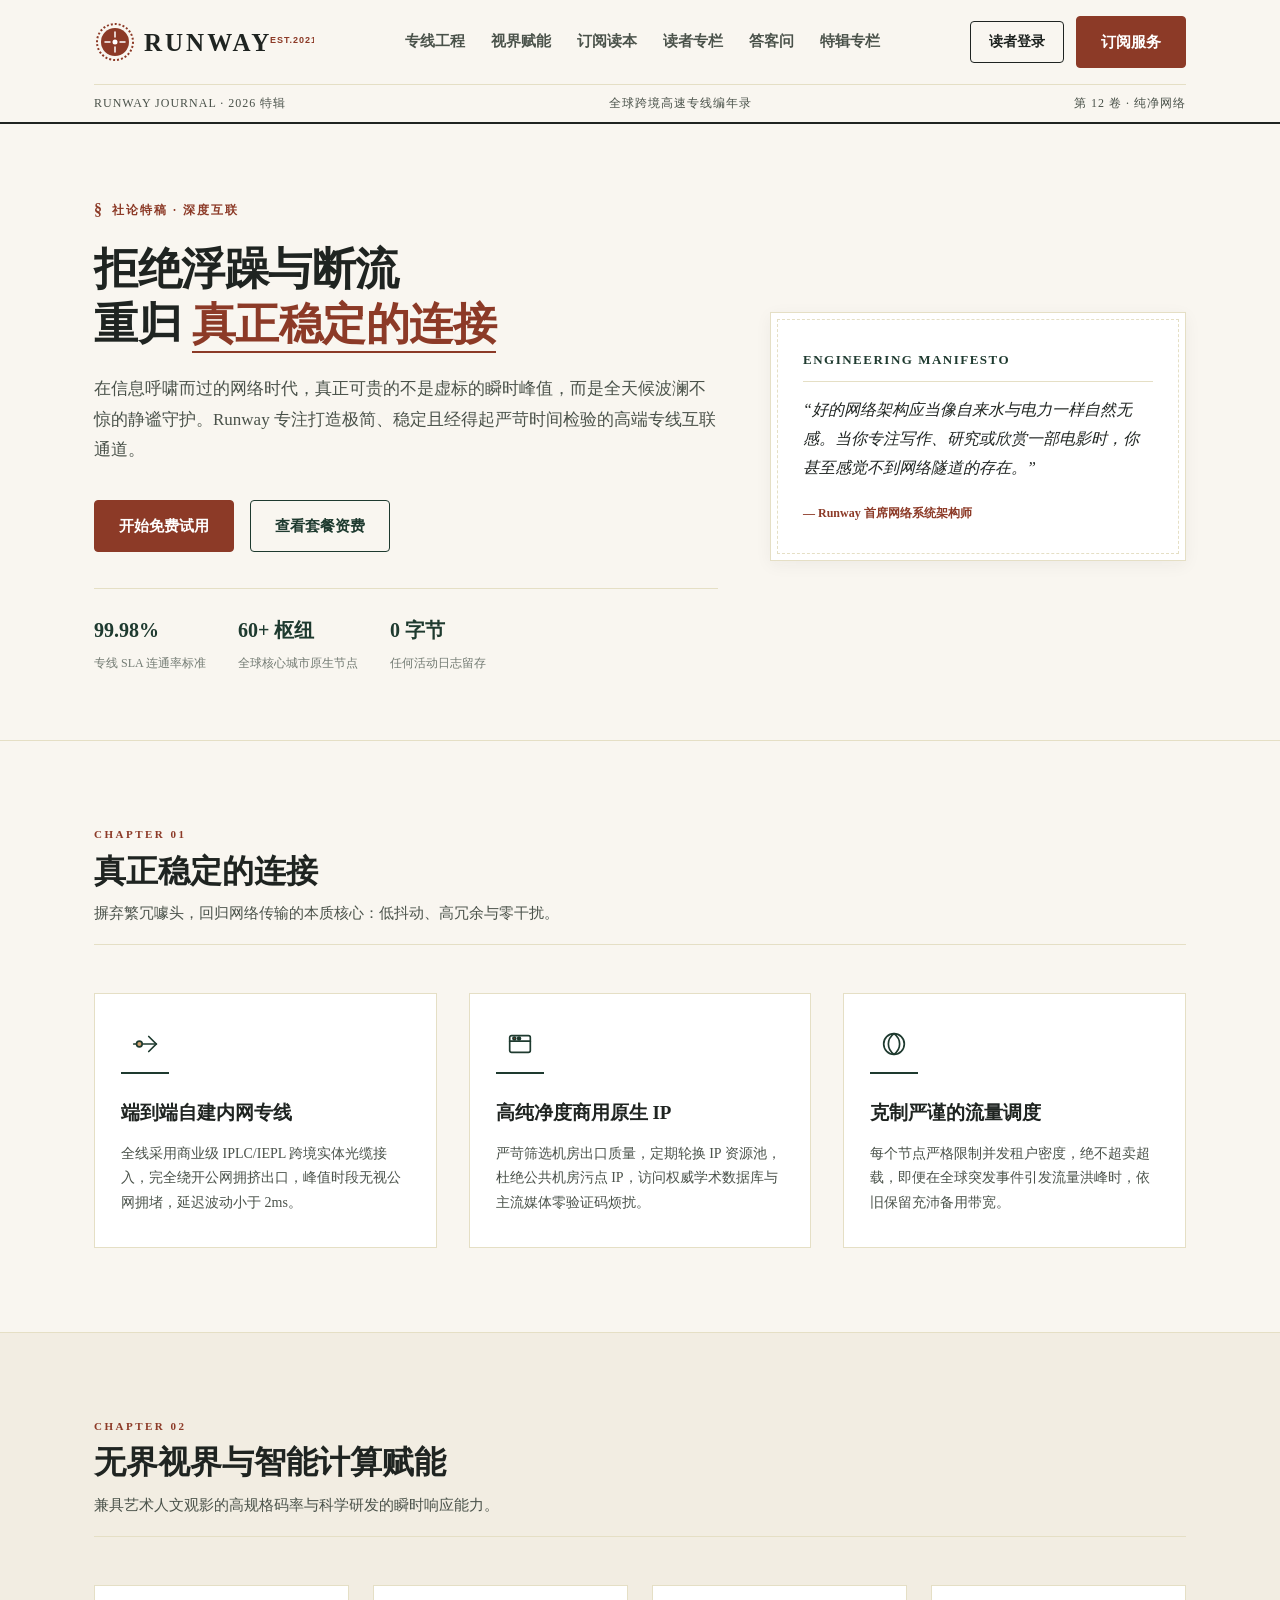
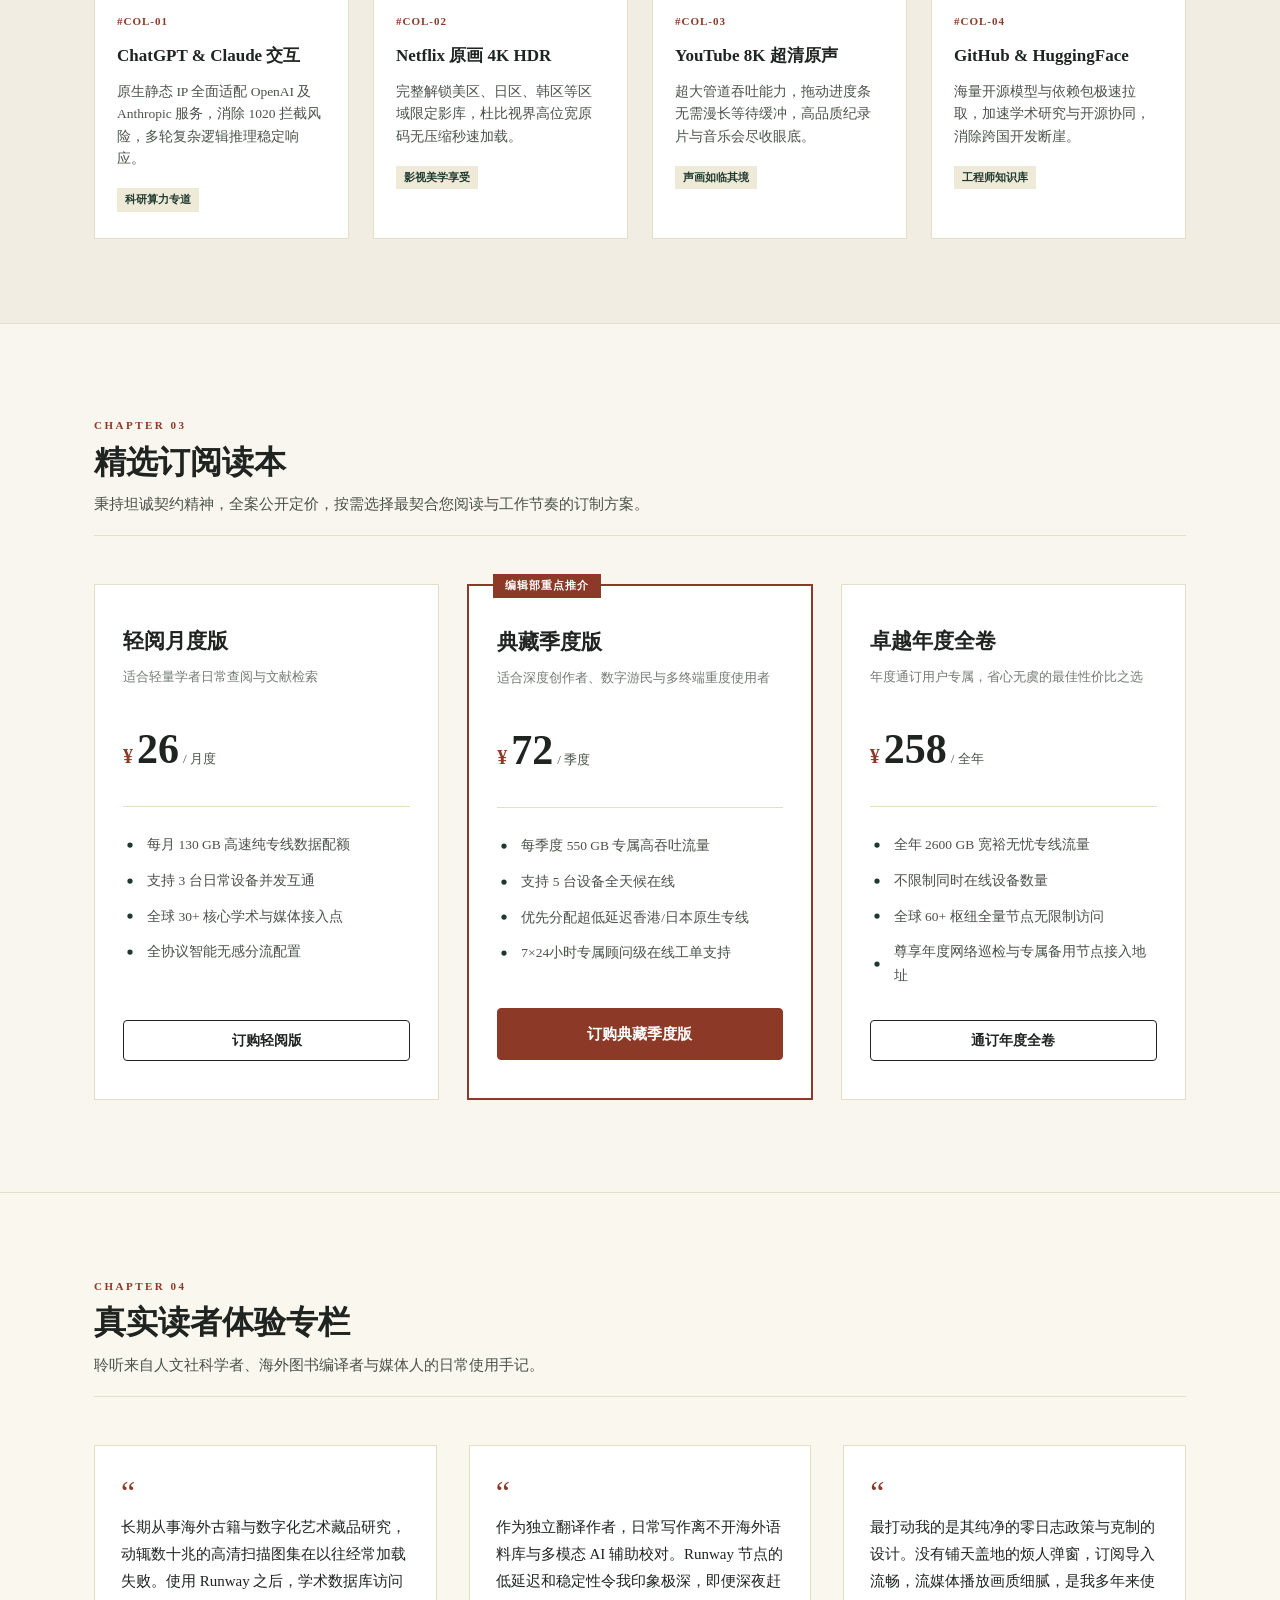
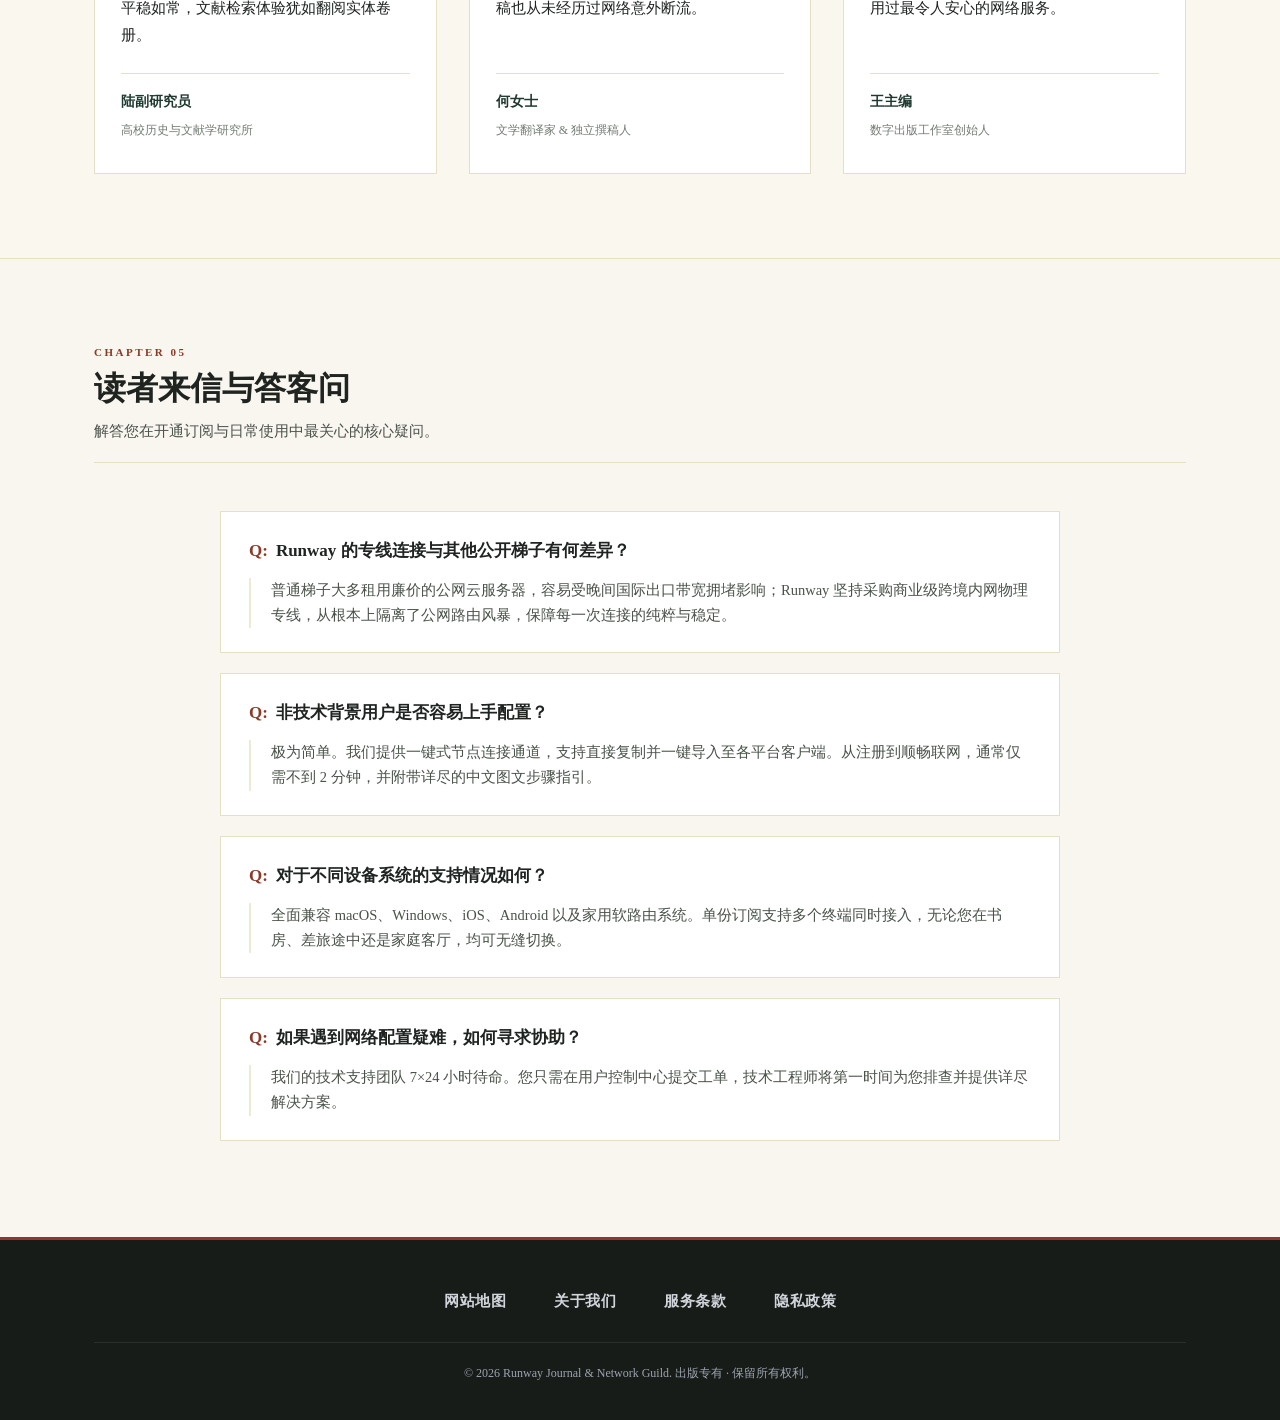
==== commit 64ac40c3: "fix: remove external blog links, desensitize subscription terms, and align official landing page sty" ====
--- a/index.html
+++ b/index.html
@@ -166,8 +166,8 @@
             <a href="https://ww012.twilightaff.com/#/?code=A56DH1Af" target="_blank" rel="nofollow" class="edit-btn edit-btn-terracotta">
               开始免费试用
             </a>
-            <a href="https://tizilab.net/paihang/" target="_blank" class="edit-btn edit-btn-recommend">
-              2026最新梯子推荐
+            <a href="#plans" target="_blank" class="edit-btn edit-btn-recommend">
+              查看套餐资费
             </a>
           </div>
 
@@ -390,7 +390,7 @@
               </li>
               <li>
                 <svg viewBox="0 0 16 16" fill="currentColor"><circle cx="8" cy="8" r="3"/></svg>
-                尊享年度网络巡检与专属备用订阅地址
+                尊享年度网络巡检与专属备用节点接入地址
               </li>
             </ul>
             <a href="https://ww012.twilightaff.com/#/?code=A56DH1Af" target="_blank" rel="nofollow" class="edit-btn edit-btn-outline">
@@ -470,7 +470,7 @@
               非技术背景用户是否容易上手配置？
             </h3>
             <p class="inquiry-a">
-              极为简单。我们提供一键式订阅链接，支持直接复制并一键导入至各平台客户端。从注册到顺畅联网，通常仅需不到 2 分钟，并附带详尽的中文图文步骤指引。
+              极为简单。我们提供一键式节点连接通道，支持直接复制并一键导入至各平台客户端。从注册到顺畅联网，通常仅需不到 2 分钟，并附带详尽的中文图文步骤指引。
             </p>
           </div>
 
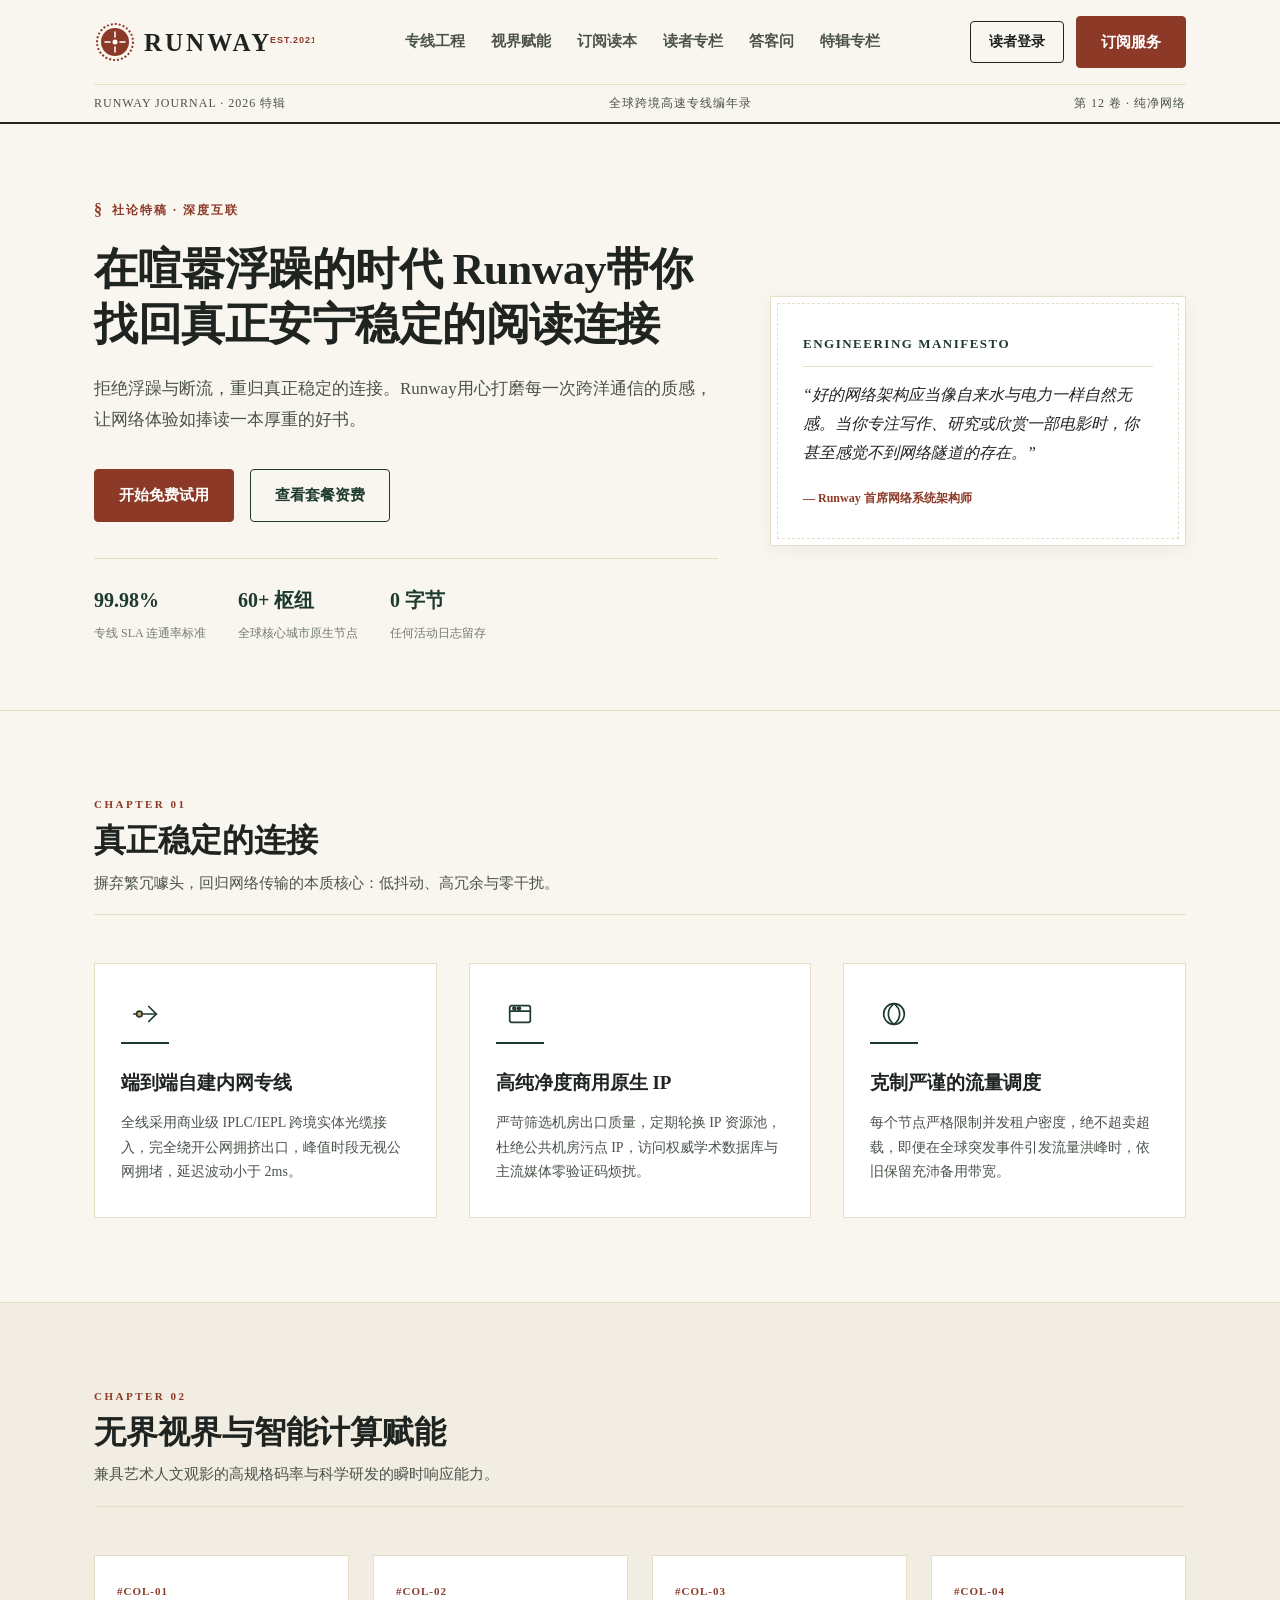
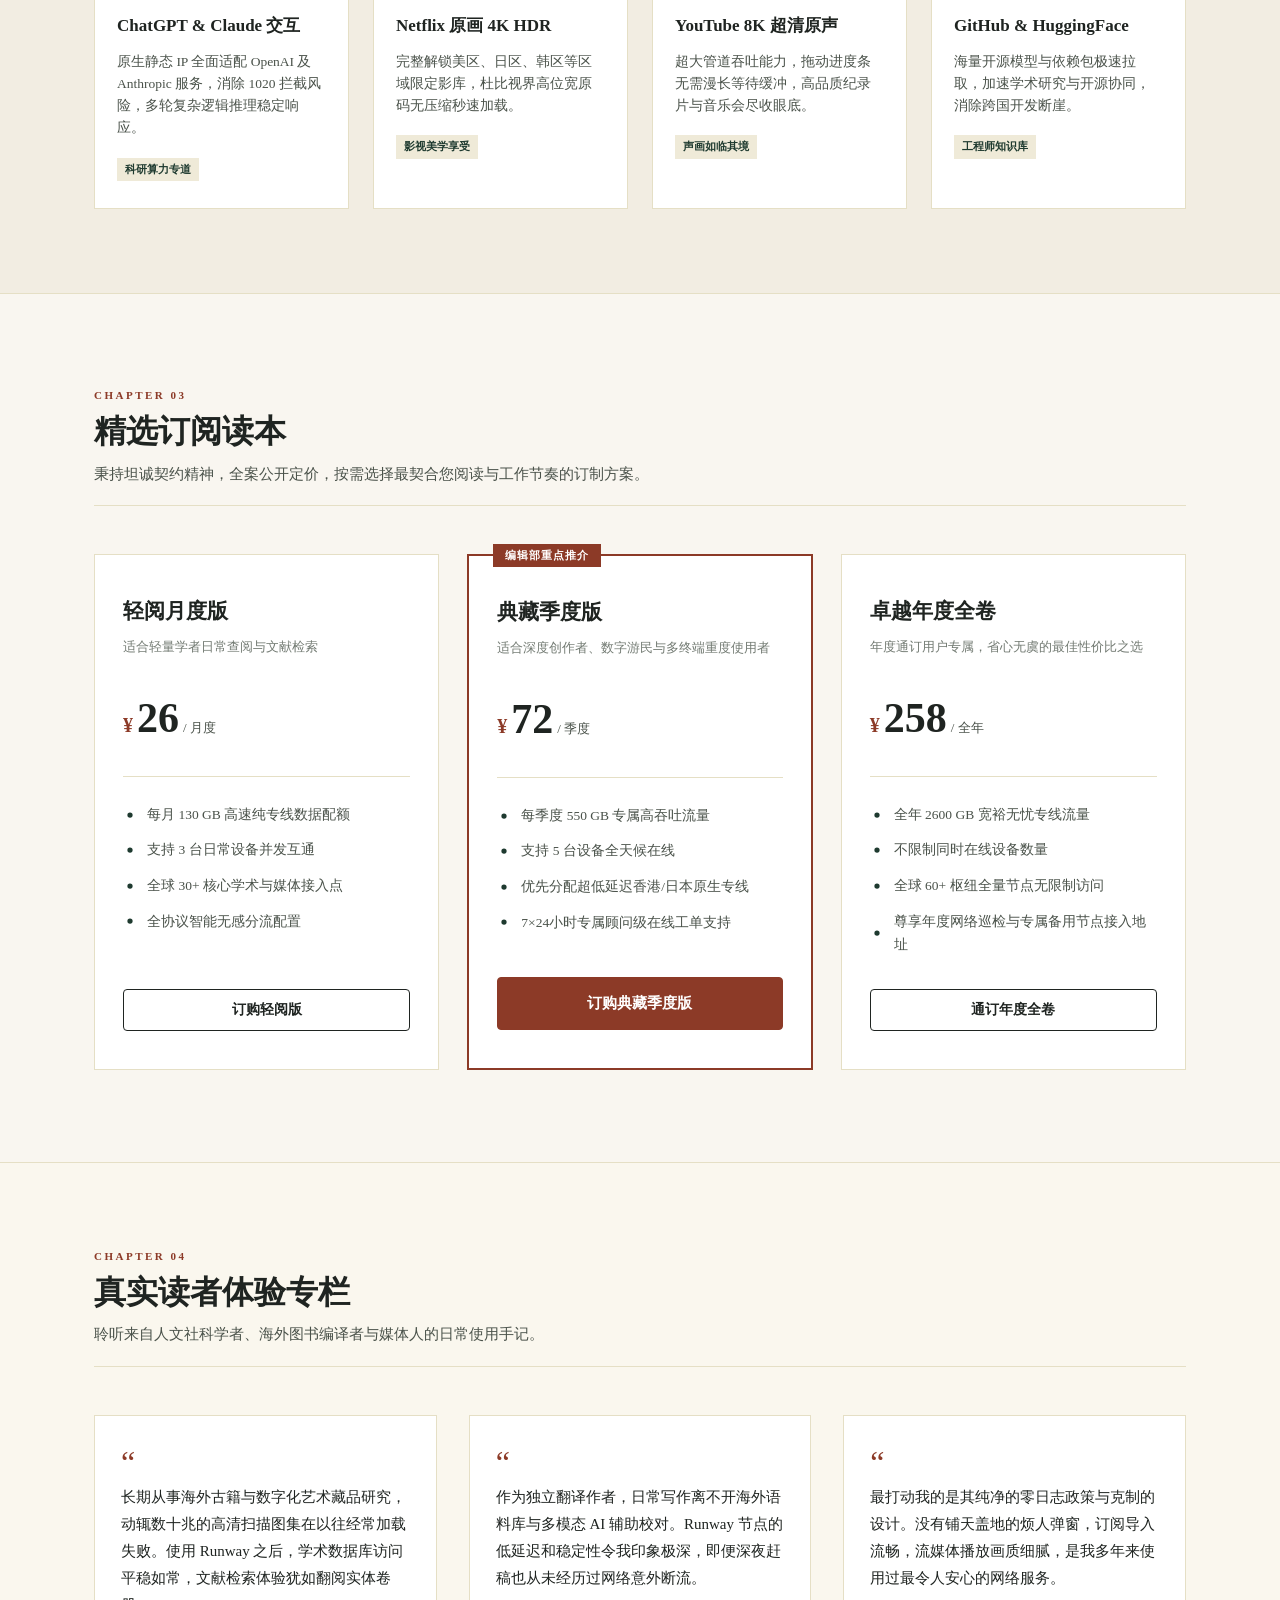
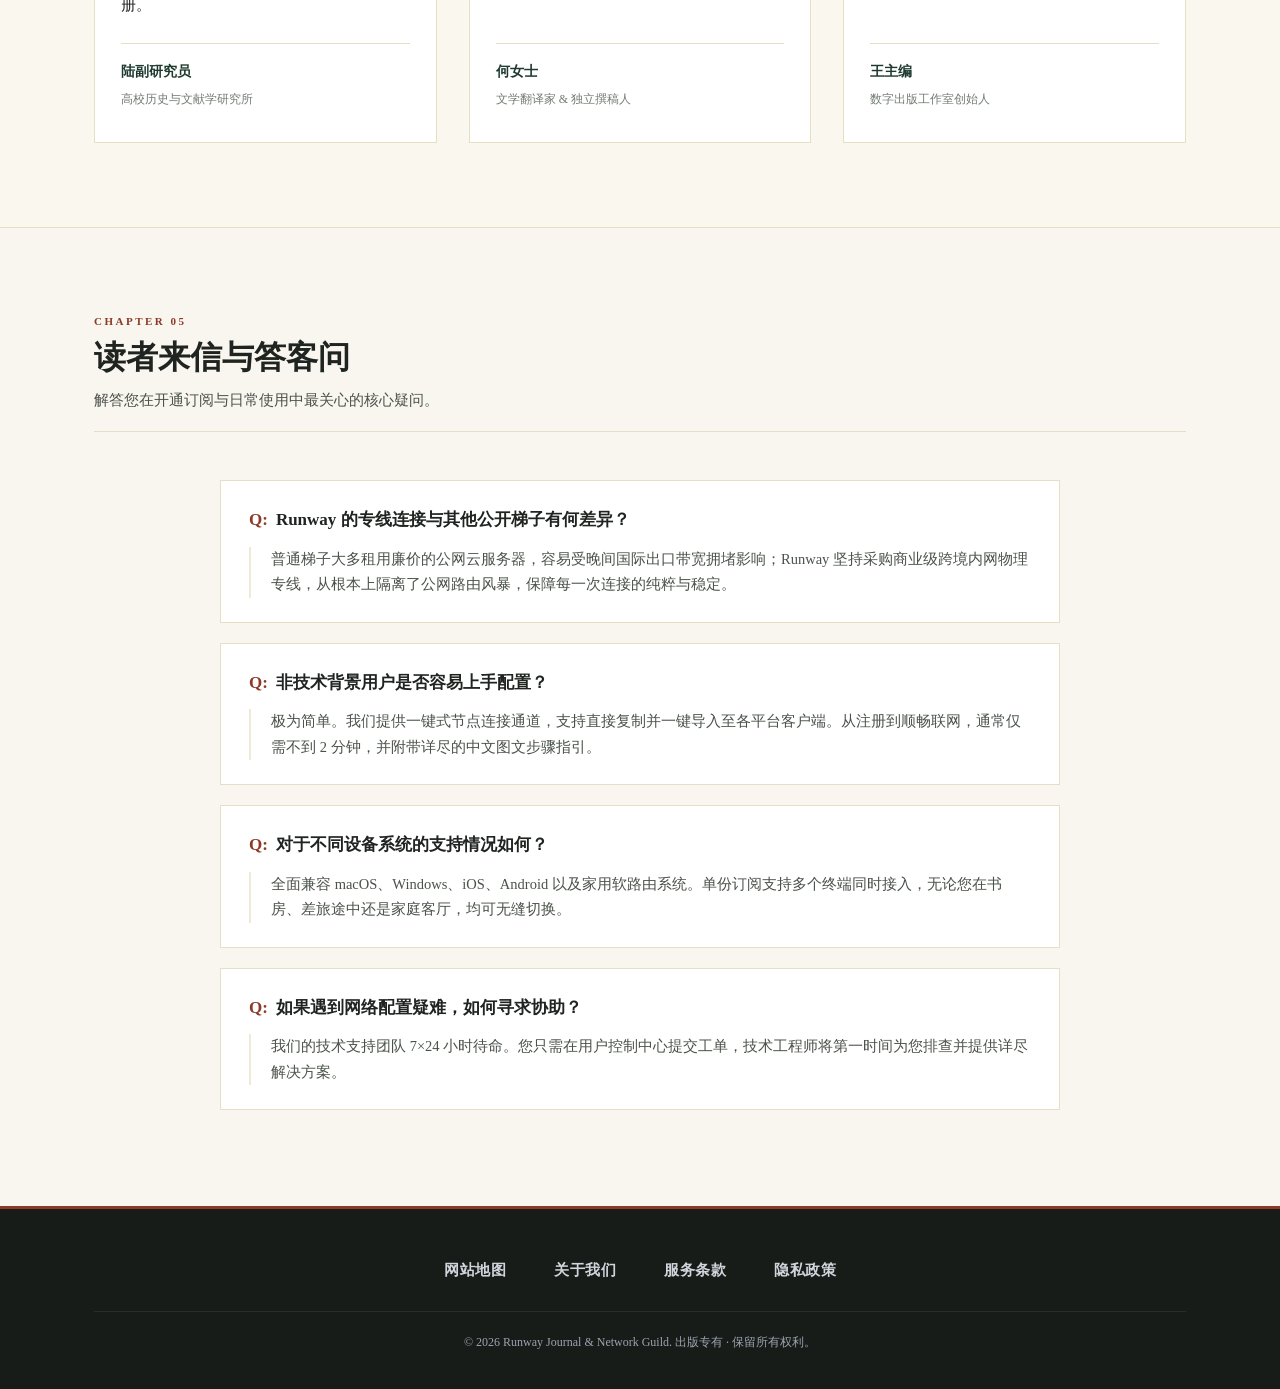
==== commit 85550735: "revert: restore original layout and structure prior to pricing changes while keeping bespoke hero in" ====
--- a/index.html
+++ b/index.html
@@ -153,13 +153,8 @@
       <div class="editorial-container lead-story-inner">
         <div class="lead-story-text">
           <div class="lead-category-tag">社论特稿 · 深度互联</div>
-          <h1 class="lead-headline">
-            拒绝浮躁与断流<br>
-            重归 <em>真正稳定的连接</em>
-          </h1>
-          <p class="lead-subdeck">
-            在信息呼啸而过的网络时代，真正可贵的不是虚标的瞬时峰值，而是全天候波澜不惊的静谧守护。Runway 专注打造极简、稳定且经得起严苛时间检验的高端专线互联通道。
-          </p>
+          <h1 class="lead-headline">在喧嚣浮躁的时代 <span>Runway带你找回真正安宁稳定的阅读连接</span></h1>
+          <p class="lead-subdeck">拒绝浮躁与断流，重归真正稳定的连接。Runway用心打磨每一次跨洋通信的质感，让网络体验如捧读一本厚重的好书。</p>
 
           <!-- 核心行动双按钮：SEO 规范严格执行 -->
           <div class="lead-cta-row">
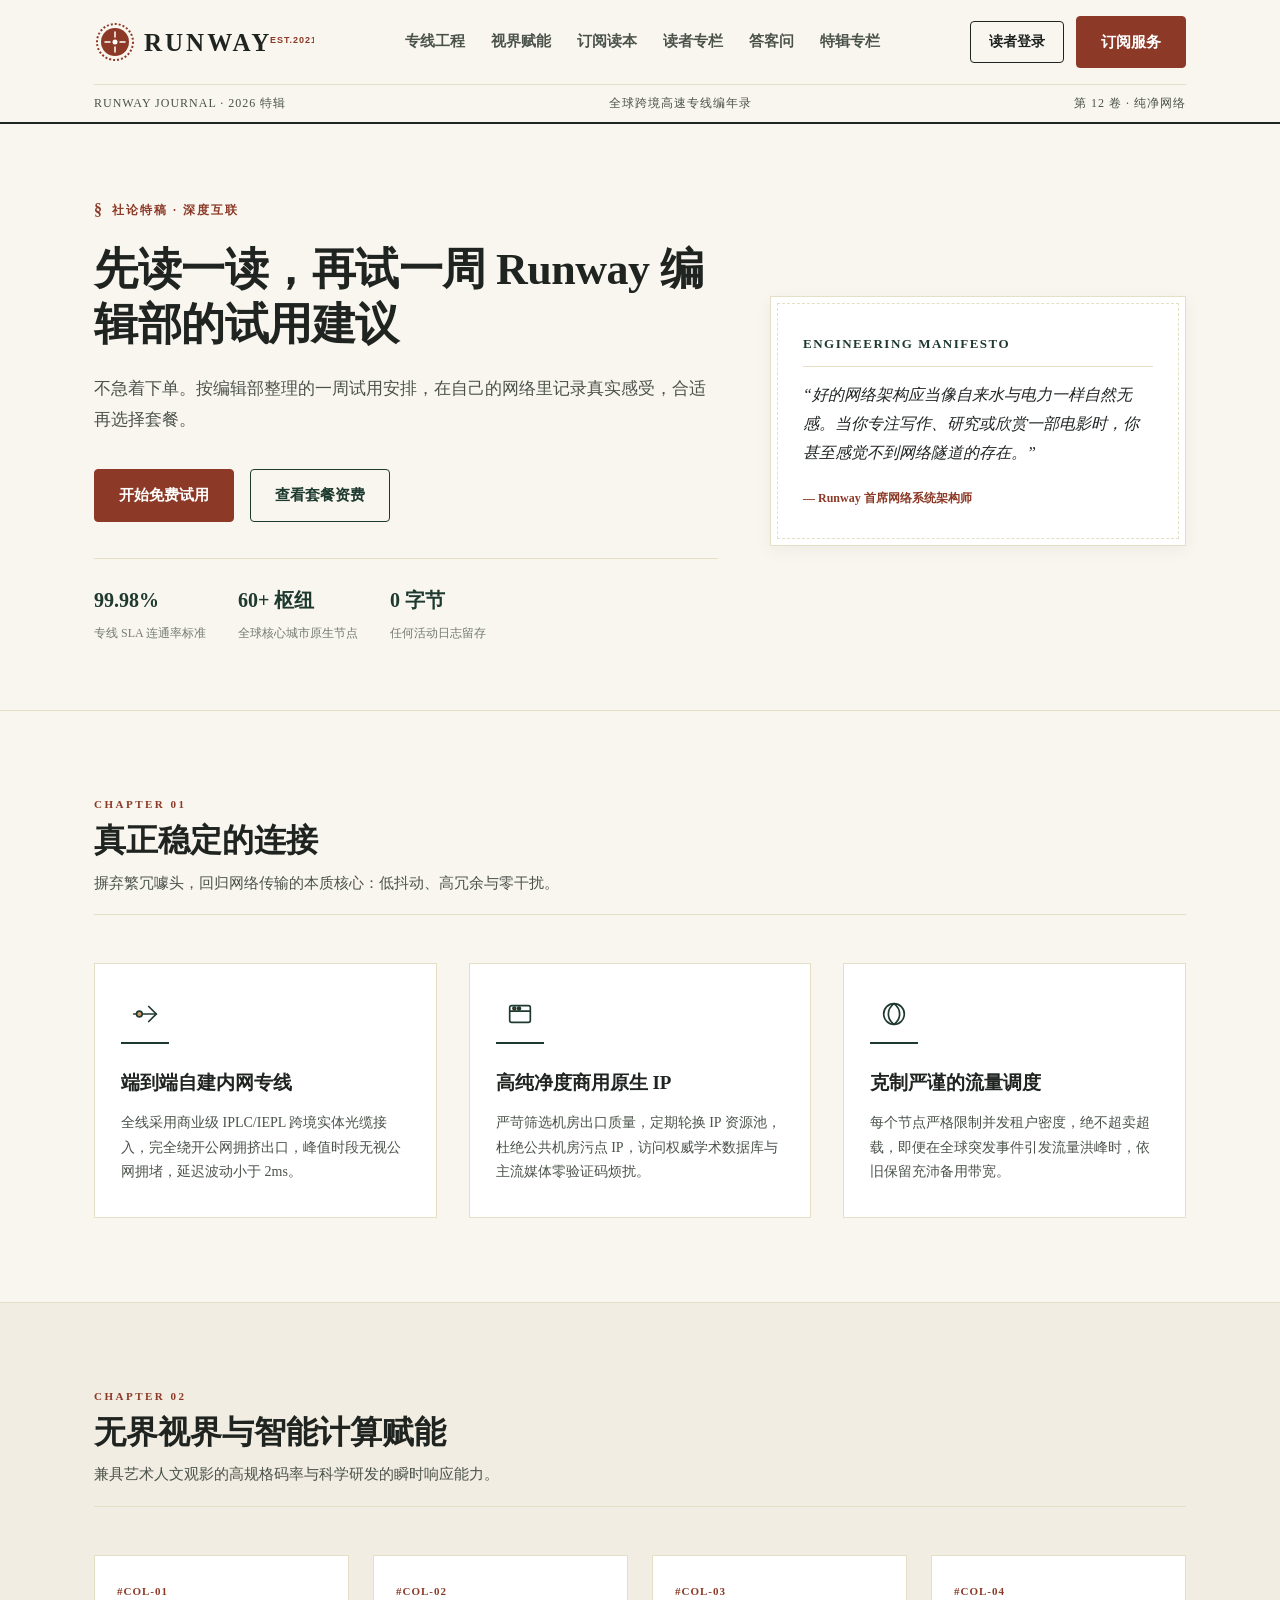
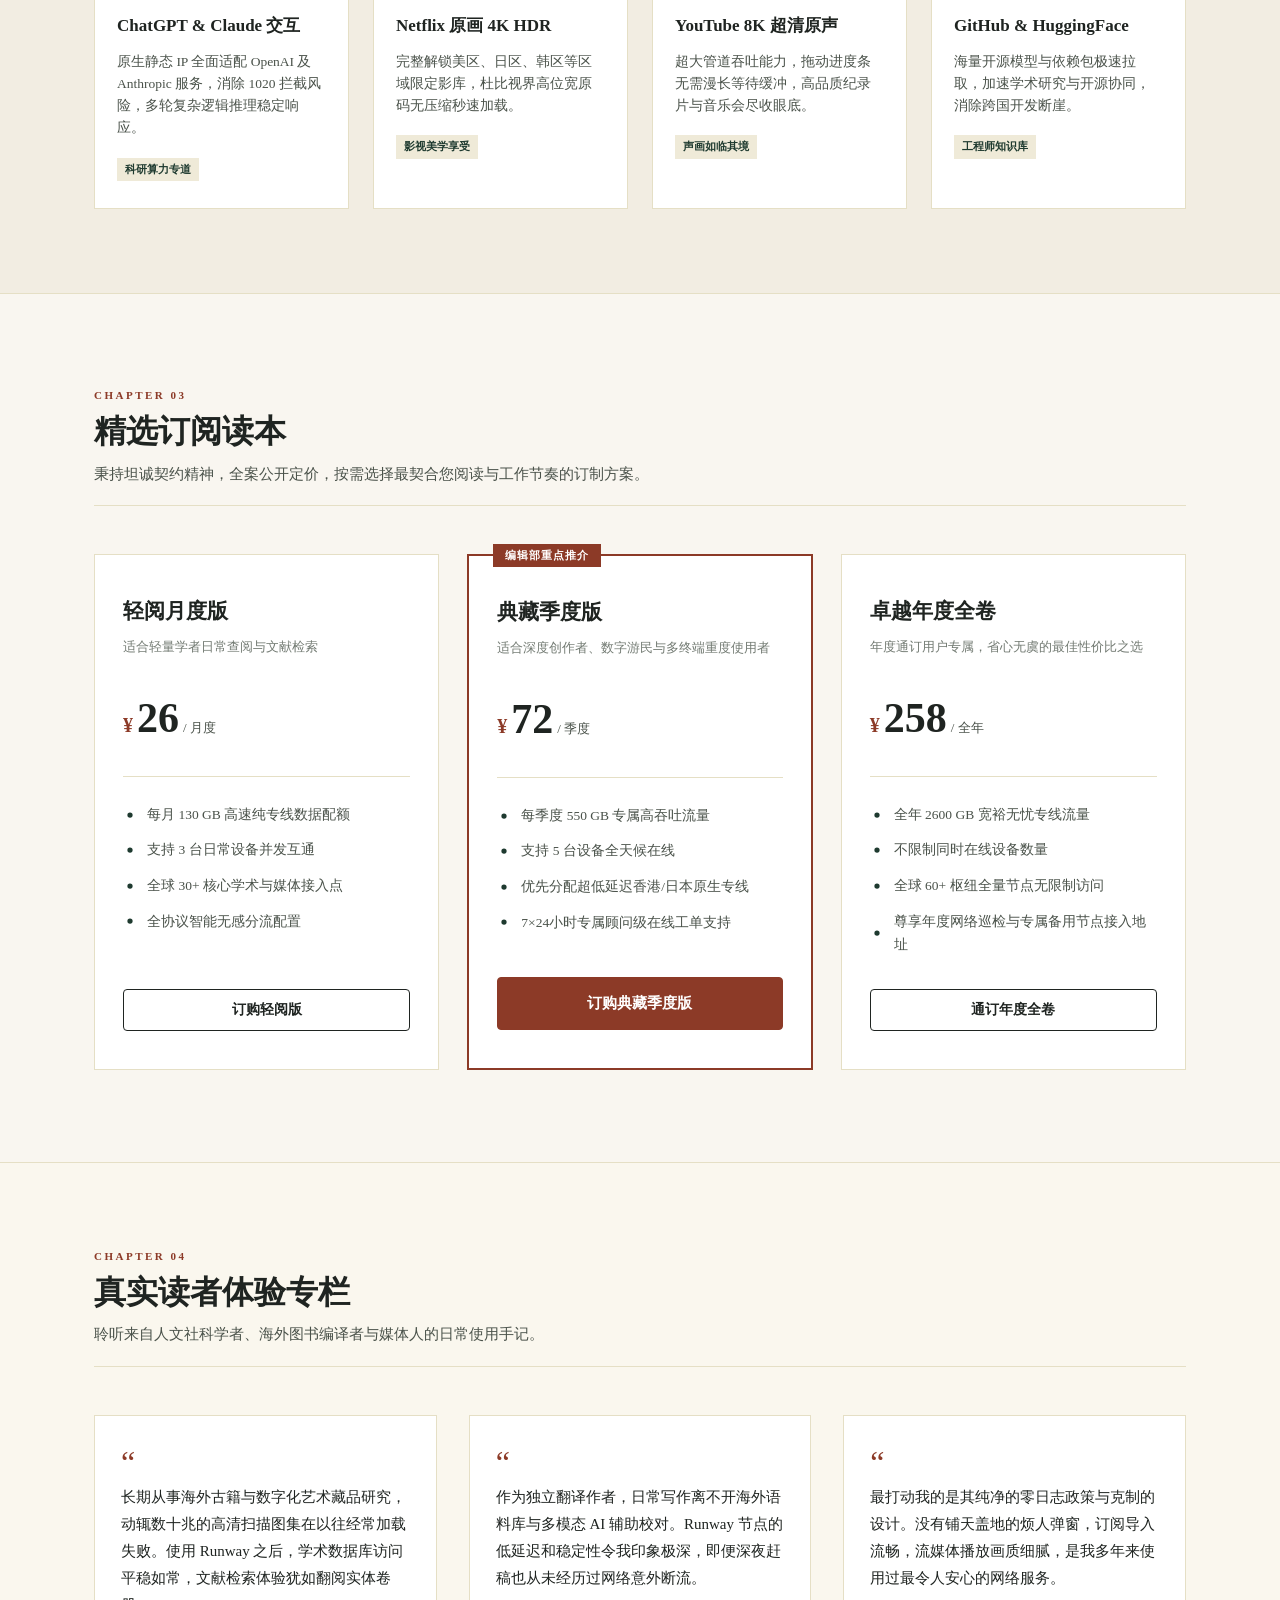
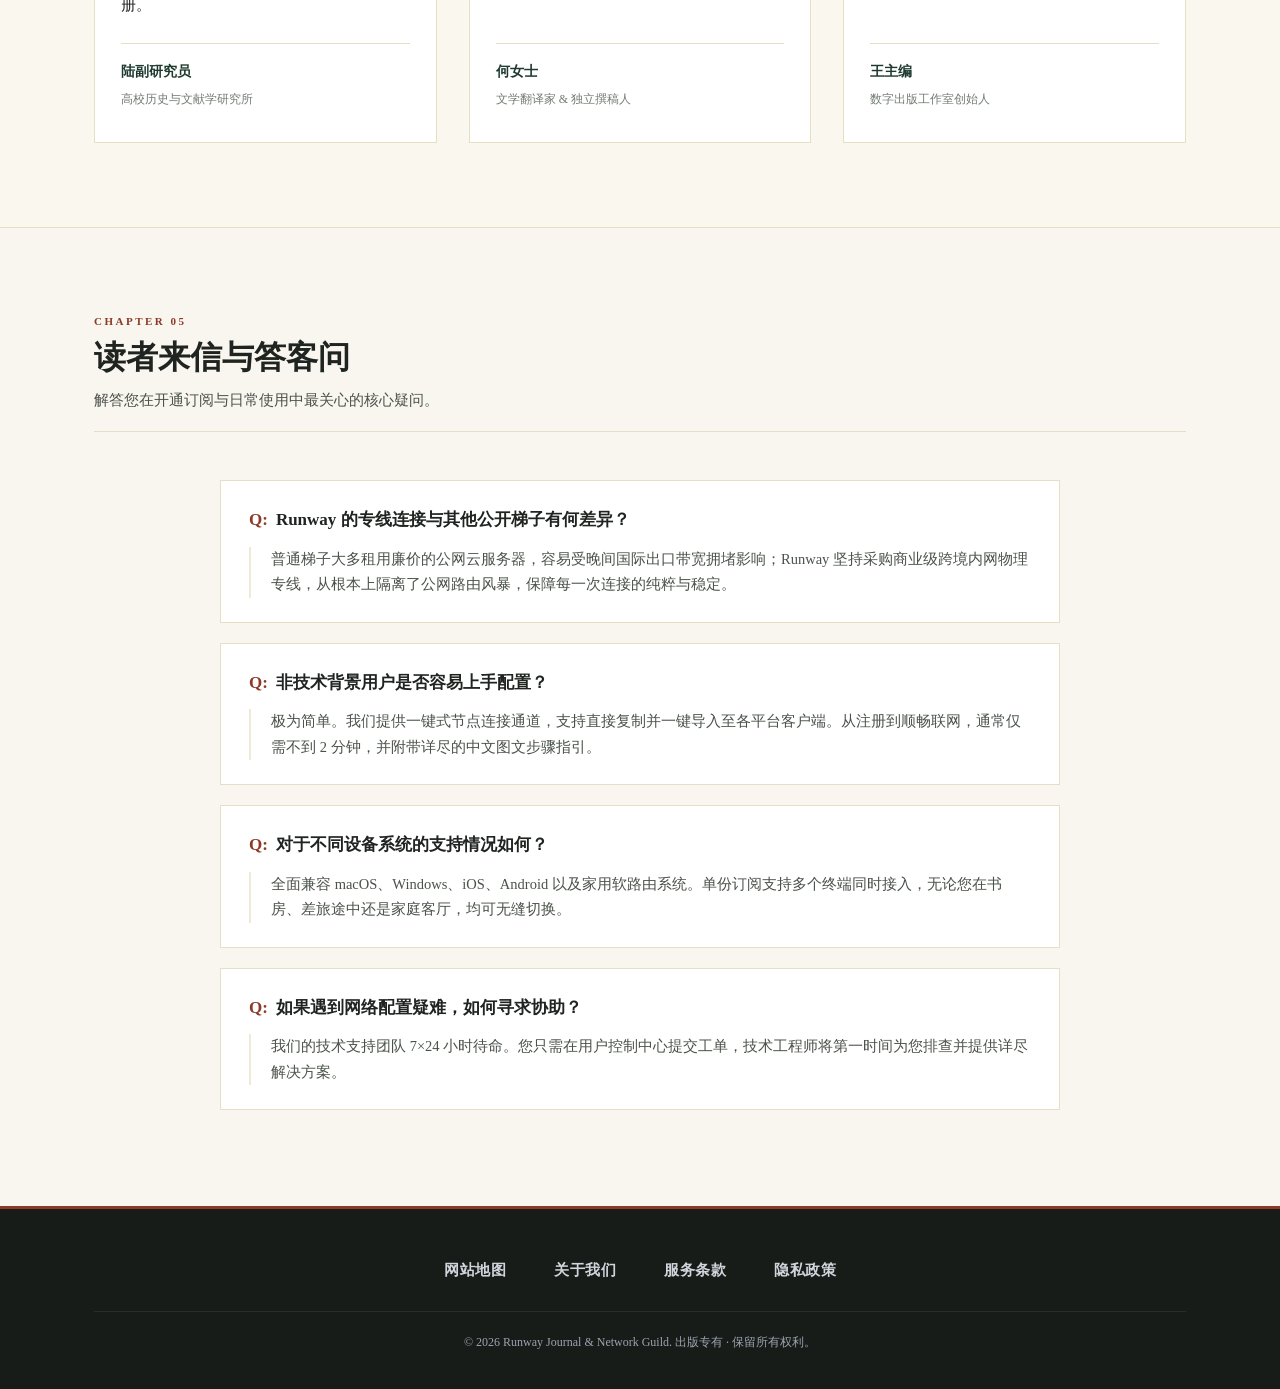
==== commit e56794ab: "Update blog hyperlinks to dajichang.mom" ====
--- a/index.html
+++ b/index.html
@@ -3,23 +3,23 @@
 <head>
   <meta charset="UTF-8">
   <meta name="viewport" content="width=device-width, initial-scale=1.0">
-  <title>Runway 专线加速 - 真正稳定的跨境网络加速服务·2026口碑机场推荐</title>
-  <meta name="description" content="拒绝虚标与断流，Runway 坚守网络加速的本质体验。端到端物理专线架构，杜绝超卖，保障学术查阅、海外协同与高码率音视频极速秒开。严格执行零日志隐私契约，被专业用户盛赞的 2026 年度品质机场推荐，静谧相伴。">
-  <meta name="keywords" content="Runway, 网络加速, 机场推荐, 极速秒开, 稳定专线, 跨境学术加速, 零日志代理, 2026梯子">
+  <title>Runway 专线加速 - 免费试用、一周试用笔记与使用常识</title>
+  <meta name="description" content="Runway 专线加速提供免费试用。站内有一周试用安排、素材交付习惯、服务条款解读、学术写作网络准备等实用文章，先试再买更安心。">
+  <meta name="keywords" content="Runway, Runway专线, 机场推荐, 免费试用, 试用笔记, 服务条款, 运营商互联">
   <link rel="canonical" href="https://runwayvpn.sbs/">
   
   <!-- Open Graph / 社交分享元数据 -->
   <meta property="og:type" content="website">
   <meta property="og:site_name" content="Runway">
-  <meta property="og:title" content="Runway 专线加速 - 真正稳定的跨境网络加速服务·2026口碑机场推荐">
-  <meta property="og:description" content="拒绝虚标与断流，Runway 坚守网络加速的本质体验。端到端物理专线架构，杜绝超卖，保障学术查阅、海外协同与高码率音视频极速秒开。被专业用户盛赞的 2026 年度品质机场推荐。">
+  <meta property="og:title" content="Runway 专线加速 - 免费试用、一周试用笔记与使用常识">
+  <meta property="og:description" content="Runway 专线加速提供免费试用。站内有一周试用安排、素材交付习惯、服务条款解读、学术写作网络准备等实用文章，先试再买更安心。">
   <meta property="og:url" content="https://runwayvpn.sbs/">
   <meta property="og:image" content="https://runwayvpn.sbs/og-preview.jpg">
   
   <!-- Twitter Card -->
   <meta name="twitter:card" content="summary_large_image">
-  <meta name="twitter:title" content="Runway 专线加速 - 真正稳定的跨境网络加速服务·2026口碑机场推荐">
-  <meta name="twitter:description" content="拒绝虚标与断流，Runway 坚守网络加速的本质体验。端到端物理专线架构，杜绝超卖，保障学术查阅、海外协同与高码率音视频极速秒开。被专业用户盛赞的 2026 年度品质机场推荐。">
+  <meta name="twitter:title" content="Runway 专线加速 - 免费试用、一周试用笔记与使用常识">
+  <meta name="twitter:description" content="Runway 专线加速提供免费试用。站内有一周试用安排、素材交付习惯、服务条款解读、学术写作网络准备等实用文章，先试再买更安心。">
   <meta name="twitter:image" content="https://runwayvpn.sbs/og-preview.jpg">
 
   <!-- JSON-LD 结构化数据 (Schema.org Product & AggregateOffer) -->
@@ -153,8 +153,8 @@
       <div class="editorial-container lead-story-inner">
         <div class="lead-story-text">
           <div class="lead-category-tag">社论特稿 · 深度互联</div>
-          <h1 class="lead-headline">在喧嚣浮躁的时代 <span>Runway带你找回真正安宁稳定的阅读连接</span></h1>
-          <p class="lead-subdeck">拒绝浮躁与断流，重归真正稳定的连接。Runway用心打磨每一次跨洋通信的质感，让网络体验如捧读一本厚重的好书。</p>
+          <h1 class="lead-headline">先读一读，再试一周 <span>Runway 编辑部的试用建议</span></h1>
+          <p class="lead-subdeck">不急着下单。按编辑部整理的一周试用安排，在自己的网络里记录真实感受，合适再选择套餐。</p>
 
           <!-- 核心行动双按钮：SEO 规范严格执行 -->
           <div class="lead-cta-row">
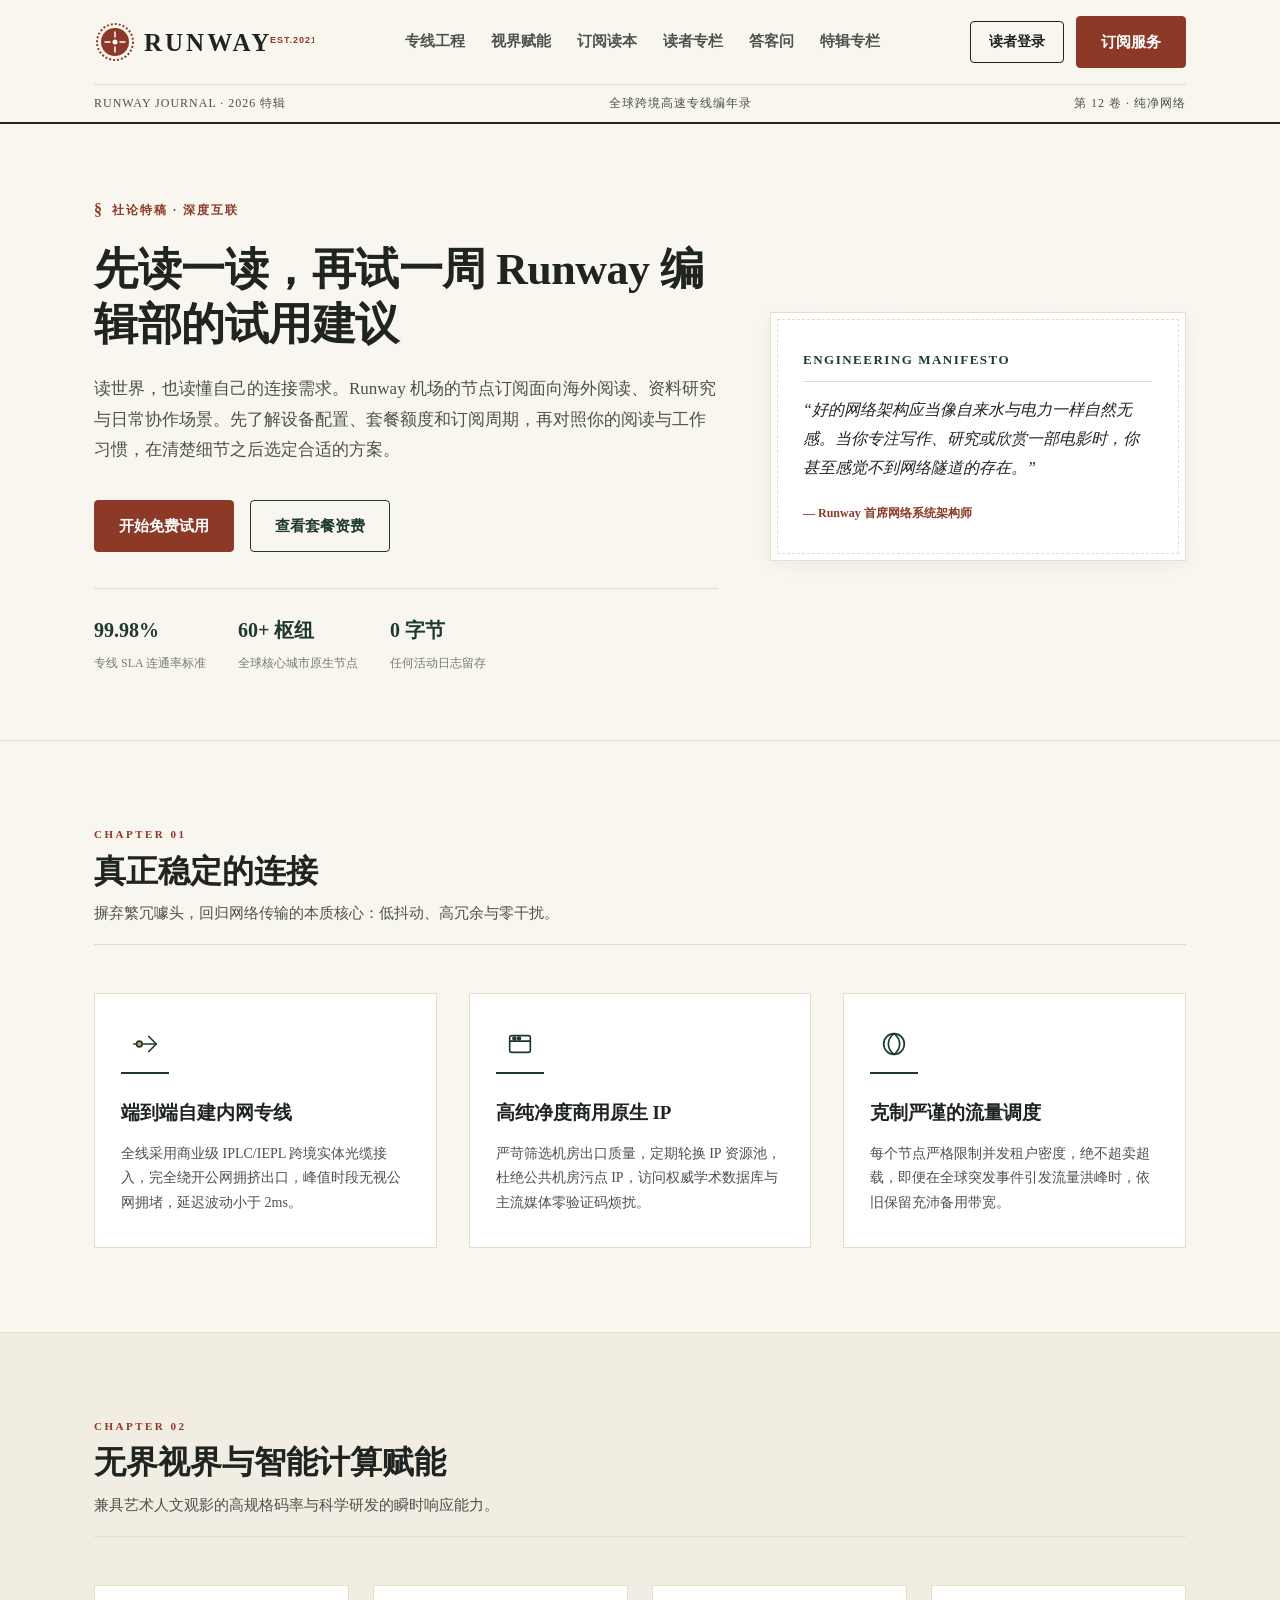
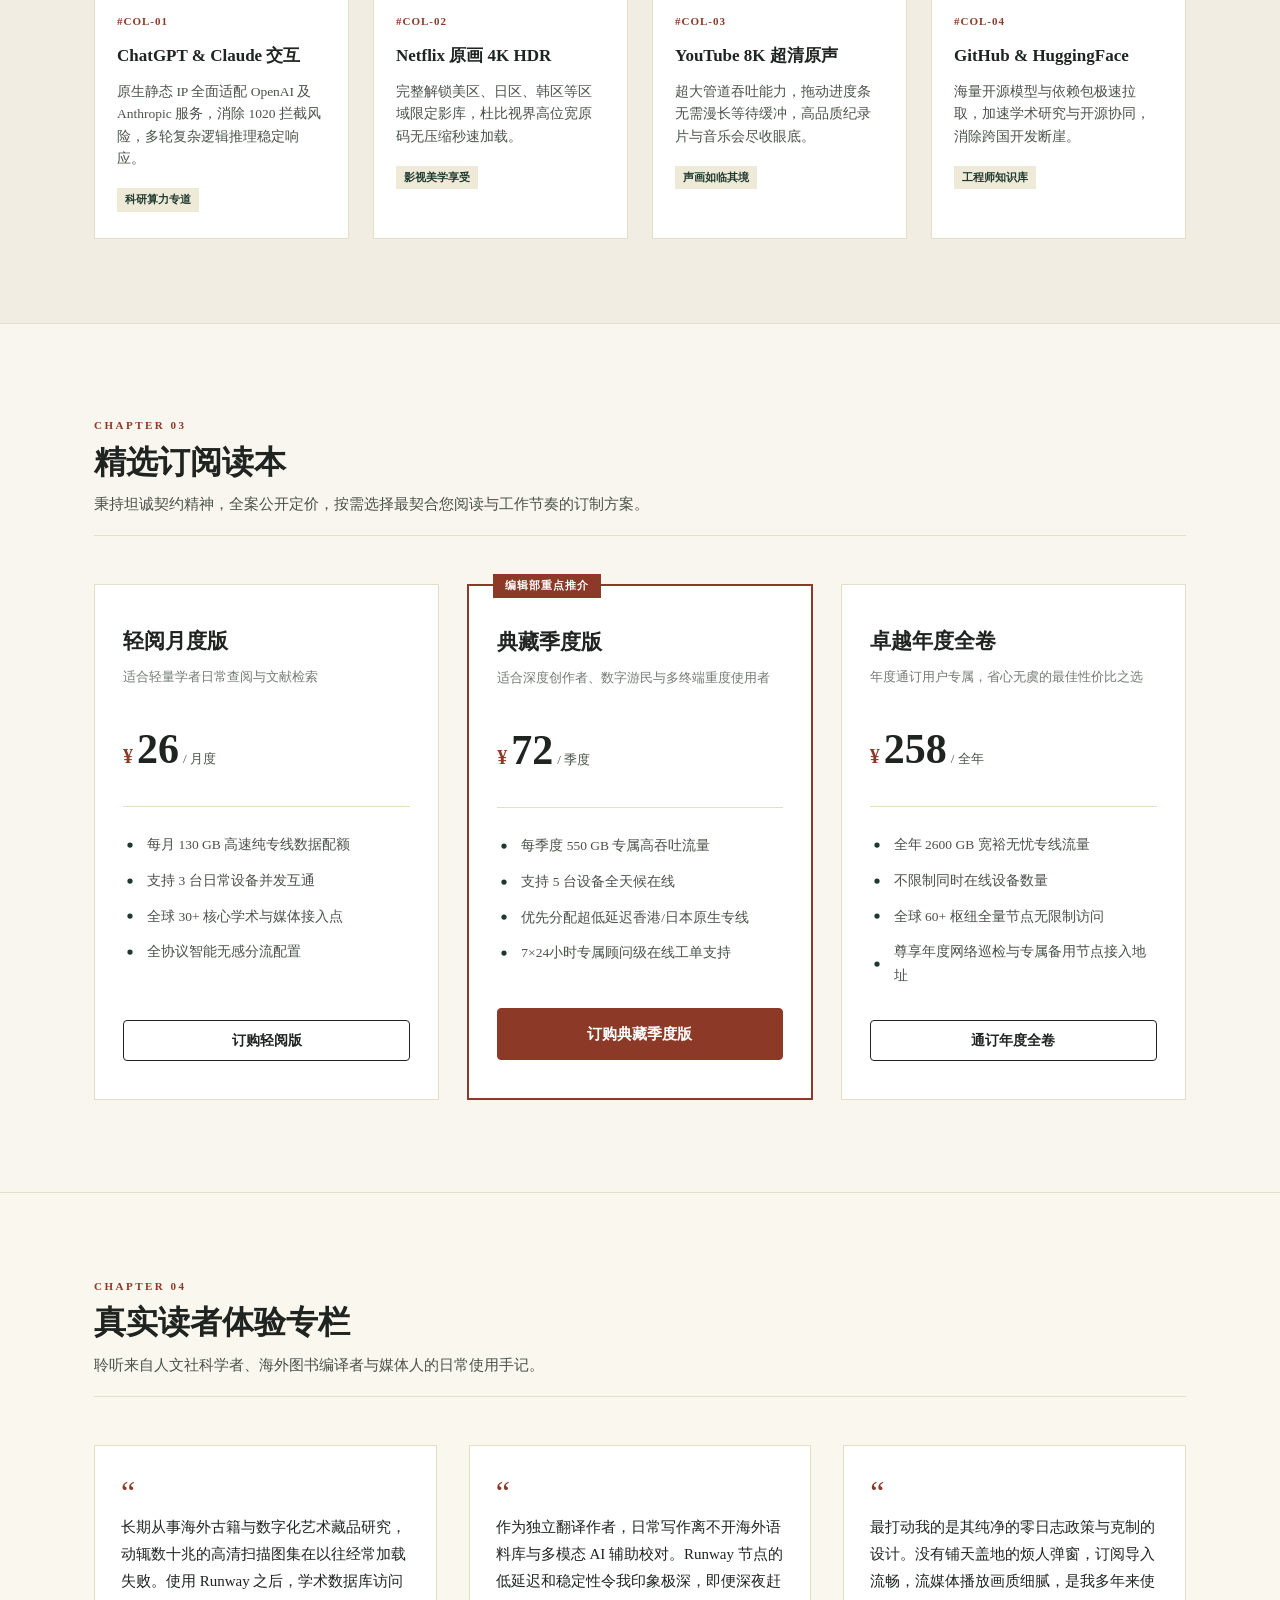
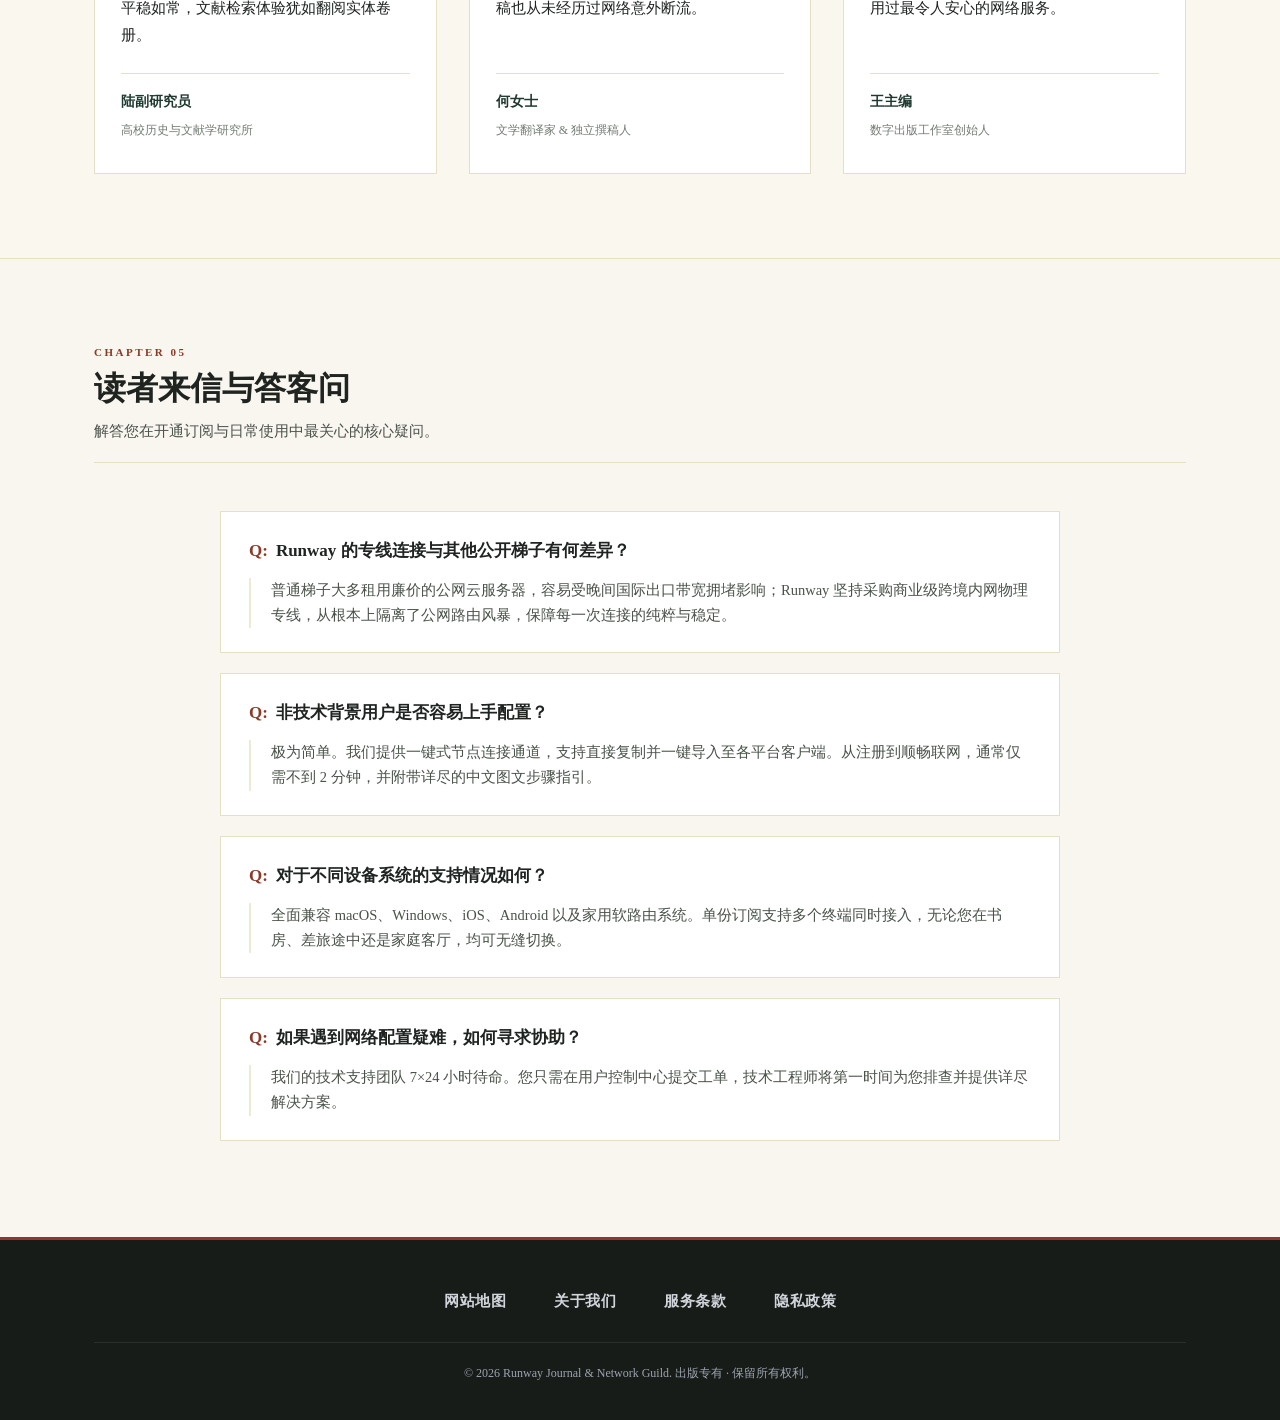
==== commit 72f5419b: "Restore detailed guides and clarify airport homepage introductions" ====
--- a/index.html
+++ b/index.html
@@ -1,29 +1,27 @@
 <!DOCTYPE html>
+
 <html lang="zh-CN">
 <head>
-  <meta charset="UTF-8">
-  <meta name="viewport" content="width=device-width, initial-scale=1.0">
-  <title>Runway 专线加速 - 免费试用、一周试用笔记与使用常识</title>
-  <meta name="description" content="Runway 专线加速提供免费试用。站内有一周试用安排、素材交付习惯、服务条款解读、学术写作网络准备等实用文章，先试再买更安心。">
-  <meta name="keywords" content="Runway, Runway专线, 机场推荐, 免费试用, 试用笔记, 服务条款, 运营商互联">
-  <link rel="canonical" href="https://runwayvpn.sbs/">
-  
-  <!-- Open Graph / 社交分享元数据 -->
-  <meta property="og:type" content="website">
-  <meta property="og:site_name" content="Runway">
-  <meta property="og:title" content="Runway 专线加速 - 免费试用、一周试用笔记与使用常识">
-  <meta property="og:description" content="Runway 专线加速提供免费试用。站内有一周试用安排、素材交付习惯、服务条款解读、学术写作网络准备等实用文章，先试再买更安心。">
-  <meta property="og:url" content="https://runwayvpn.sbs/">
-  <meta property="og:image" content="https://runwayvpn.sbs/og-preview.jpg">
-  
-  <!-- Twitter Card -->
-  <meta name="twitter:card" content="summary_large_image">
-  <meta name="twitter:title" content="Runway 专线加速 - 免费试用、一周试用笔记与使用常识">
-  <meta name="twitter:description" content="Runway 专线加速提供免费试用。站内有一周试用安排、素材交付习惯、服务条款解读、学术写作网络准备等实用文章，先试再买更安心。">
-  <meta name="twitter:image" content="https://runwayvpn.sbs/og-preview.jpg">
-
-  <!-- JSON-LD 结构化数据 (Schema.org Product & AggregateOffer) -->
-  <script type="application/ld+json">
+<meta charset="utf-8"/>
+<meta content="width=device-width, initial-scale=1.0" name="viewport"/>
+<title>Runway 专线加速 - 免费试用、一周试用笔记与使用常识</title>
+<meta content="读世界，也读懂自己的连接需求。Runway 机场的节点订阅面向海外阅读、资料研究与日常协作场景。先了解设备配置、套餐额度和订阅周期，再对照你的阅读与工作习惯，在清楚细节之后选定合适的方案。" name="description"/>
+<meta content="Runway, Runway专线, 机场推荐, 免费试用, 试用笔记, 服务条款, 运营商互联" name="keywords"/>
+<link href="https://runwayvpn.sbs/" rel="canonical"/>
+<!-- Open Graph / 社交分享元数据 -->
+<meta content="website" property="og:type"/>
+<meta content="Runway" property="og:site_name"/>
+<meta content="Runway 专线加速 - 免费试用、一周试用笔记与使用常识" property="og:title"/>
+<meta content="读世界，也读懂自己的连接需求。Runway 机场的节点订阅面向海外阅读、资料研究与日常协作场景。先了解设备配置、套餐额度和订阅周期，再对照你的阅读与工作习惯，在清楚细节之后选定合适的方案。" property="og:description"/>
+<meta content="https://runwayvpn.sbs/" property="og:url"/>
+<meta content="https://runwayvpn.sbs/og-preview.jpg" property="og:image"/>
+<!-- Twitter Card -->
+<meta content="summary_large_image" name="twitter:card"/>
+<meta content="Runway 专线加速 - 免费试用、一周试用笔记与使用常识" name="twitter:title"/>
+<meta content="读世界，也读懂自己的连接需求。Runway 机场的节点订阅面向海外阅读、资料研究与日常协作场景。先了解设备配置、套餐额度和订阅周期，再对照你的阅读与工作习惯，在清楚细节之后选定合适的方案。" name="twitter:description"/>
+<meta content="https://runwayvpn.sbs/og-preview.jpg" name="twitter:image"/>
+<!-- JSON-LD 结构化数据 (Schema.org Product & AggregateOffer) -->
+<script type="application/ld+json">
   {
     "@context": "https://schema.org",
     "@type": "Product",
@@ -74,442 +72,407 @@
     }
   }
   </script>
-
-  <link rel="stylesheet" href="style.css">
+<link href="style.css" rel="stylesheet"/>
 </head>
 <body>
-
-  <!-- 人文杂志报头 (Editorial Masthead) -->
-  <header class="editorial-masthead">
-    <div class="editorial-container">
-      <div class="masthead-topbar">
-        <a href="index.html" class="masthead-logo" aria-label="Runway 首页">
-          <!-- 晨曦凸印纸感印记与艺术字标融合 LOGO -->
-          <svg viewBox="0 0 220 42" fill="none" xmlns="http://www.w3.org/2000/svg">
-            <!-- 凹印印章圆形徽章 -->
-            <circle cx="21" cy="21" r="18" stroke="#8C3A27" stroke-width="2" stroke-dasharray="2 2"/>
-            <circle cx="21" cy="21" r="14" fill="#8C3A27"/>
-            <!-- 晨曦光芒射向中心印章 -->
-            <path d="M21 11V16M21 26V31M11 21H16M26 21H31" stroke="#FFFFFF" stroke-width="1.5" stroke-linecap="round"/>
-            <circle cx="21" cy="21" r="2.5" fill="#FFFFFF"/>
-            <!-- 经典排版字标 -->
-            <text x="50" y="30" font-family="Georgia, -apple-system, serif" font-size="25" font-weight="800" letter-spacing="3" fill="#1F2421">RUNWAY</text>
-            <!-- 杂志版卷号标记 -->
-            <text x="176" y="22" font-family="-apple-system, sans-serif" font-size="9" font-weight="700" letter-spacing="1" fill="#8C3A27">EST.2021</text>
-          </svg>
-        </a>
-
-        <!-- 桌面端杂志排版导航菜单 -->
-        <nav class="editorial-nav" aria-label="特辑篇章导航">
-          <a href="#chapter-one">专线工程</a>
-          <a href="#chapter-two">视界赋能</a>
-          <a href="#editions">订阅读本</a>
-          <a href="#reviews">读者专栏</a>
-          <a href="#inquiries">答客问</a>
-          <a href="chronicles.html">特辑专栏</a>
-        </nav>
-
-        <!-- 桌面端读者行动按钮 -->
-        <div class="masthead-actions">
-          <a href="https://ww012.twilightaff.com/#/?code=A56DH1Af" target="_blank" rel="nofollow" class="edit-btn edit-btn-outline">读者登录</a>
-          <a href="https://ww012.twilightaff.com/#/?code=A56DH1Af" target="_blank" rel="nofollow" class="edit-btn edit-btn-terracotta">订阅服务</a>
-        </div>
-
-        <!-- 移动端杂志菜单切换按钮 -->
-        <button class="editorial-menu-toggle" id="editorialMenuToggle" aria-label="切换导航菜单" aria-expanded="false">
-          <span></span>
-          <span></span>
-          <span></span>
-        </button>
-      </div>
-
-      <!-- 移动端篇章目录抽屉 -->
-      <div class="editorial-mobile-panel" id="editorialMobilePanel">
-        <ul class="editorial-mobile-links">
-          <li><a href="#chapter-one"><span>第一章：真正稳定的连接</span><small>§</small></a></li>
-          <li><a href="#chapter-two"><span>第二章：无界视界与智能计算</span><small>§</small></a></li>
-          <li><a href="#editions"><span>第三章：精选订阅读本方案</span><small>§</small></a></li>
-          <li><a href="#reviews"><span>第四章：真实读者体验专栏</span><small>§</small></a></li>
-          <li><a href="#inquiries"><span>第五章：读者来信与答客问</span><small>§</small></a></li>
-          <li><a href="chronicles.html"><span>特辑专栏深度文汇</span><small>§</small></a></li>
-        </ul>
-        <div class="editorial-mobile-actions">
-          <a href="https://ww012.twilightaff.com/#/?code=A56DH1Af" target="_blank" rel="nofollow" class="edit-btn edit-btn-outline">读者登录</a>
-          <a href="https://ww012.twilightaff.com/#/?code=A56DH1Af" target="_blank" rel="nofollow" class="edit-btn edit-btn-terracotta">订购全卷服务</a>
-        </div>
-      </div>
-
-      <div class="masthead-subbar">
-        <span>RUNWAY JOURNAL · 2026 特辑</span>
-        <span>全球跨境高速专线编年录</span>
-        <span>第 12 卷 · 纯净网络</span>
-      </div>
-    </div>
-  </header>
-
-  <main>
-    <!-- Hero 深度特稿封面篇 (Lead Story) -->
-    <section id="lead-story" class="hero-lead-story">
-      <div class="editorial-container lead-story-inner">
-        <div class="lead-story-text">
-          <div class="lead-category-tag">社论特稿 · 深度互联</div>
-          <h1 class="lead-headline">先读一读，再试一周 <span>Runway 编辑部的试用建议</span></h1>
-          <p class="lead-subdeck">不急着下单。按编辑部整理的一周试用安排，在自己的网络里记录真实感受，合适再选择套餐。</p>
-
-          <!-- 核心行动双按钮：SEO 规范严格执行 -->
-          <div class="lead-cta-row">
-            <a href="https://ww012.twilightaff.com/#/?code=A56DH1Af" target="_blank" rel="nofollow" class="edit-btn edit-btn-terracotta">
+<!-- 人文杂志报头 (Editorial Masthead) -->
+<header class="editorial-masthead">
+<div class="editorial-container">
+<div class="masthead-topbar">
+<a aria-label="Runway 首页" class="masthead-logo" href="index.html">
+<!-- 晨曦凸印纸感印记与艺术字标融合 LOGO -->
+<svg fill="none" viewbox="0 0 220 42" xmlns="http://www.w3.org/2000/svg">
+<!-- 凹印印章圆形徽章 -->
+<circle cx="21" cy="21" r="18" stroke="#8C3A27" stroke-dasharray="2 2" stroke-width="2"></circle>
+<circle cx="21" cy="21" fill="#8C3A27" r="14"></circle>
+<!-- 晨曦光芒射向中心印章 -->
+<path d="M21 11V16M21 26V31M11 21H16M26 21H31" stroke="#FFFFFF" stroke-linecap="round" stroke-width="1.5"></path>
+<circle cx="21" cy="21" fill="#FFFFFF" r="2.5"></circle>
+<!-- 经典排版字标 -->
+<text fill="#1F2421" font-family="Georgia, -apple-system, serif" font-size="25" font-weight="800" letter-spacing="3" x="50" y="30">RUNWAY</text>
+<!-- 杂志版卷号标记 -->
+<text fill="#8C3A27" font-family="-apple-system, sans-serif" font-size="9" font-weight="700" letter-spacing="1" x="176" y="22">EST.2021</text>
+</svg>
+</a>
+<!-- 桌面端杂志排版导航菜单 -->
+<nav aria-label="特辑篇章导航" class="editorial-nav">
+<a href="#chapter-one">专线工程</a>
+<a href="#chapter-two">视界赋能</a>
+<a href="#editions">订阅读本</a>
+<a href="#reviews">读者专栏</a>
+<a href="#inquiries">答客问</a>
+<a href="chronicles.html">特辑专栏</a>
+</nav>
+<!-- 桌面端读者行动按钮 -->
+<div class="masthead-actions">
+<a class="edit-btn edit-btn-outline" href="https://ww012.twilightaff.com/#/?code=A56DH1Af" rel="nofollow" target="_blank">读者登录</a>
+<a class="edit-btn edit-btn-terracotta" href="https://ww012.twilightaff.com/#/?code=A56DH1Af" rel="nofollow" target="_blank">订阅服务</a>
+</div>
+<!-- 移动端杂志菜单切换按钮 -->
+<button aria-expanded="false" aria-label="切换导航菜单" class="editorial-menu-toggle" id="editorialMenuToggle">
+<span></span>
+<span></span>
+<span></span>
+</button>
+</div>
+<!-- 移动端篇章目录抽屉 -->
+<div class="editorial-mobile-panel" id="editorialMobilePanel">
+<ul class="editorial-mobile-links">
+<li><a href="#chapter-one"><span>第一章：真正稳定的连接</span><small>§</small></a></li>
+<li><a href="#chapter-two"><span>第二章：无界视界与智能计算</span><small>§</small></a></li>
+<li><a href="#editions"><span>第三章：精选订阅读本方案</span><small>§</small></a></li>
+<li><a href="#reviews"><span>第四章：真实读者体验专栏</span><small>§</small></a></li>
+<li><a href="#inquiries"><span>第五章：读者来信与答客问</span><small>§</small></a></li>
+<li><a href="chronicles.html"><span>特辑专栏深度文汇</span><small>§</small></a></li>
+</ul>
+<div class="editorial-mobile-actions">
+<a class="edit-btn edit-btn-outline" href="https://ww012.twilightaff.com/#/?code=A56DH1Af" rel="nofollow" target="_blank">读者登录</a>
+<a class="edit-btn edit-btn-terracotta" href="https://ww012.twilightaff.com/#/?code=A56DH1Af" rel="nofollow" target="_blank">订购全卷服务</a>
+</div>
+</div>
+<div class="masthead-subbar">
+<span>RUNWAY JOURNAL · 2026 特辑</span>
+<span>全球跨境高速专线编年录</span>
+<span>第 12 卷 · 纯净网络</span>
+</div>
+</div>
+</header>
+<main>
+<!-- Hero 深度特稿封面篇 (Lead Story) -->
+<section class="hero-lead-story" id="lead-story">
+<div class="editorial-container lead-story-inner">
+<div class="lead-story-text">
+<div class="lead-category-tag">社论特稿 · 深度互联</div>
+<h1 class="lead-headline">先读一读，再试一周 <span>Runway 编辑部的试用建议</span></h1>
+<p class="lead-subdeck">读世界，也读懂自己的连接需求。Runway 机场的节点订阅面向海外阅读、资料研究与日常协作场景。先了解设备配置、套餐额度和订阅周期，再对照你的阅读与工作习惯，在清楚细节之后选定合适的方案。</p>
+<!-- 核心行动双按钮：SEO 规范严格执行 -->
+<div class="lead-cta-row">
+<a class="edit-btn edit-btn-terracotta" href="https://ww012.twilightaff.com/#/?code=A56DH1Af" rel="nofollow" target="_blank">
               开始免费试用
             </a>
-            <a href="#plans" target="_blank" class="edit-btn edit-btn-recommend">
+<a class="edit-btn edit-btn-recommend" href="#plans" target="_blank">
               查看套餐资费
             </a>
-          </div>
-
-          <div class="lead-colophon-strip">
-            <div class="colophon-item">
-              <strong>99.98%</strong>
-              <span>专线 SLA 连通率标准</span>
-            </div>
-            <div class="colophon-item">
-              <strong>60+ 枢纽</strong>
-              <span>全球核心城市原生节点</span>
-            </div>
-            <div class="colophon-item">
-              <strong>0 字节</strong>
-              <span>任何活动日志留存</span>
-            </div>
-          </div>
-        </div>
-
-        <!-- 杂志特邀评论框 (右侧) -->
-        <div class="editorial-callout-card">
-          <div class="callout-header">ENGINEERING MANIFESTO</div>
-          <p class="callout-quote">
+</div>
+<div class="lead-colophon-strip">
+<div class="colophon-item">
+<strong>99.98%</strong>
+<span>专线 SLA 连通率标准</span>
+</div>
+<div class="colophon-item">
+<strong>60+ 枢纽</strong>
+<span>全球核心城市原生节点</span>
+</div>
+<div class="colophon-item">
+<strong>0 字节</strong>
+<span>任何活动日志留存</span>
+</div>
+</div>
+</div>
+<!-- 杂志特邀评论框 (右侧) -->
+<div class="editorial-callout-card">
+<div class="callout-header">ENGINEERING MANIFESTO</div>
+<p class="callout-quote">
             “好的网络架构应当像自来水与电力一样自然无感。当你专注写作、研究或欣赏一部电影时，你甚至感觉不到网络隧道的存在。”
           </p>
-          <div class="callout-author">— Runway 首席网络系统架构师</div>
-        </div>
-      </div>
-    </section>
-
-    <!-- 核心优势（随机化标题：真正稳定的连接 - 第一章 3张卡片） -->
-    <section id="chapter-one" class="section-chapter-one">
-      <div class="editorial-container">
-        <div class="chapter-header">
-          <span class="chapter-number">CHAPTER 01</span>
-          <h2 class="chapter-title">真正稳定的连接</h2>
-          <p class="chapter-desc">摒弃繁冗噱头，回归网络传输的本质核心：低抖动、高冗余与零干扰。</p>
-        </div>
-
-        <div class="editorial-virtues-grid">
-          <!-- 特性卡片 1：人文纤细线条矢量图标 -->
-          <div class="virtue-card">
-            <div class="virtue-icon-wrap">
-              <svg viewBox="0 0 32 32" fill="none" stroke="#1E3A2F" stroke-width="1.8" stroke-linecap="round">
-                <line x1="4" y1="16" x2="28" y2="16"/>
-                <polyline points="20,8 28,16 20,24"/>
-                <circle cx="10" cy="16" r="3" fill="#D4A373"/>
-              </svg>
-            </div>
-            <h3 class="virtue-title">端到端自建内网专线</h3>
-            <p class="virtue-desc">全线采用商业级 IPLC/IEPL 跨境实体光缆接入，完全绕开公网拥挤出口，峰值时段无视公网拥堵，延迟波动小于 2ms。</p>
-          </div>
-
-          <!-- 特性卡片 2 -->
-          <div class="virtue-card">
-            <div class="virtue-icon-wrap">
-              <svg viewBox="0 0 32 32" fill="none" stroke="#1E3A2F" stroke-width="1.8" stroke-linecap="round">
-                <rect x="5" y="7" width="22" height="18" rx="2"/>
-                <line x1="5" y1="13" x2="27" y2="13"/>
-                <circle cx="10" cy="10" r="1.5" fill="#8C3A27"/>
-                <circle cx="15" cy="10" r="1.5" fill="#1E3A2F"/>
-              </svg>
-            </div>
-            <h3 class="virtue-title">高纯净度商用原生 IP</h3>
-            <p class="virtue-desc">严苛筛选机房出口质量，定期轮换 IP 资源池，杜绝公共机房污点 IP，访问权威学术数据库与主流媒体零验证码烦扰。</p>
-          </div>
-
-          <!-- 特性卡片 3 -->
-          <div class="virtue-card">
-            <div class="virtue-icon-wrap">
-              <svg viewBox="0 0 32 32" fill="none" stroke="#1E3A2F" stroke-width="1.8" stroke-linecap="round">
-                <circle cx="16" cy="16" r="11"/>
-                <path d="M16 5c-4 3-6 7-6 11s2 8 6 11c4-3 6-7 6-11s-2-8-6-11z"/>
-              </svg>
-            </div>
-            <h3 class="virtue-title">克制严谨的流量调度</h3>
-            <p class="virtue-desc">每个节点严格限制并发租户密度，绝不超卖超载，即便在全球突发事件引发流量洪峰时，依旧保留充沛备用带宽。</p>
-          </div>
-        </div>
-      </div>
-    </section>
-
-    <!-- 流媒体与 AI 支持卡片（随机化标题：无界视界与智能计算赋能 - 第二章 4张卡片） -->
-    <section id="chapter-two" class="section-chapter-two">
-      <div class="editorial-container">
-        <div class="chapter-header">
-          <span class="chapter-number">CHAPTER 02</span>
-          <h2 class="chapter-title">无界视界与智能计算赋能</h2>
-          <p class="chapter-desc">兼具艺术人文观影的高规格码率与科学研发的瞬时响应能力。</p>
-        </div>
-
-        <div class="media-ai-editorial-grid">
-          <div class="editorial-ai-card">
-            <span class="card-stamp-id">#COL-01</span>
-            <h3 class="editorial-ai-title">ChatGPT & Claude 交互</h3>
-            <p class="editorial-ai-desc">原生静态 IP 全面适配 OpenAI 及 Anthropic 服务，消除 1020 拦截风险，多轮复杂逻辑推理稳定响应。</p>
-            <span class="editorial-tag">科研算力专道</span>
-          </div>
-
-          <div class="editorial-ai-card">
-            <span class="card-stamp-id">#COL-02</span>
-            <h3 class="editorial-ai-title">Netflix 原画 4K HDR</h3>
-            <p class="editorial-ai-desc">完整解锁美区、日区、韩区等区域限定影库，杜比视界高位宽原码无压缩秒速加载。</p>
-            <span class="editorial-tag">影视美学享受</span>
-          </div>
-
-          <div class="editorial-ai-card">
-            <span class="card-stamp-id">#COL-03</span>
-            <h3 class="editorial-ai-title">YouTube 8K 超清原声</h3>
-            <p class="editorial-ai-desc">超大管道吞吐能力，拖动进度条无需漫长等待缓冲，高品质纪录片与音乐会尽收眼底。</p>
-            <span class="editorial-tag">声画如临其境</span>
-          </div>
-
-          <div class="editorial-ai-card">
-            <span class="card-stamp-id">#COL-04</span>
-            <h3 class="editorial-ai-title">GitHub & HuggingFace</h3>
-            <p class="editorial-ai-desc">海量开源模型与依赖包极速拉取，加速学术研究与开源协同，消除跨国开发断崖。</p>
-            <span class="editorial-tag">工程师知识库</span>
-          </div>
-        </div>
-      </div>
-    </section>
-
-    <!-- 阶梯价格对比表（随机化标题：精选订阅读本 - 第三章 3个方案） -->
-    <section id="editions" class="section-editorial-editions">
-      <div class="editorial-container">
-        <div class="chapter-header">
-          <span class="chapter-number">CHAPTER 03</span>
-          <h2 class="chapter-title">精选订阅读本</h2>
-          <p class="chapter-desc">秉持坦诚契约精神，全案公开定价，按需选择最契合您阅读与工作节奏的订制方案。</p>
-        </div>
-
-        <div class="editions-catalog-grid">
-          <!-- 方案 1 -->
-          <div class="edition-plan-card">
-            <h3 class="edition-name">轻阅月度版</h3>
-            <p class="edition-sub">适合轻量学者日常查阅与文献检索</p>
-            <div class="edition-price-area">
-              <span class="edition-symbol">¥</span>
-              <span class="edition-price">26</span>
-              <span class="edition-unit">/ 月度</span>
-            </div>
-            <ul class="edition-feature-lines">
-              <li>
-                <svg viewBox="0 0 16 16" fill="currentColor"><circle cx="8" cy="8" r="3"/></svg>
+<div class="callout-author">— Runway 首席网络系统架构师</div>
+</div>
+</div>
+</section>
+<!-- 核心优势（随机化标题：真正稳定的连接 - 第一章 3张卡片） -->
+<section class="section-chapter-one" id="chapter-one">
+<div class="editorial-container">
+<div class="chapter-header">
+<span class="chapter-number">CHAPTER 01</span>
+<h2 class="chapter-title">真正稳定的连接</h2>
+<p class="chapter-desc">摒弃繁冗噱头，回归网络传输的本质核心：低抖动、高冗余与零干扰。</p>
+</div>
+<div class="editorial-virtues-grid">
+<!-- 特性卡片 1：人文纤细线条矢量图标 -->
+<div class="virtue-card">
+<div class="virtue-icon-wrap">
+<svg fill="none" stroke="#1E3A2F" stroke-linecap="round" stroke-width="1.8" viewbox="0 0 32 32">
+<line x1="4" x2="28" y1="16" y2="16"></line>
+<polyline points="20,8 28,16 20,24"></polyline>
+<circle cx="10" cy="16" fill="#D4A373" r="3"></circle>
+</svg>
+</div>
+<h3 class="virtue-title">端到端自建内网专线</h3>
+<p class="virtue-desc">全线采用商业级 IPLC/IEPL 跨境实体光缆接入，完全绕开公网拥挤出口，峰值时段无视公网拥堵，延迟波动小于 2ms。</p>
+</div>
+<!-- 特性卡片 2 -->
+<div class="virtue-card">
+<div class="virtue-icon-wrap">
+<svg fill="none" stroke="#1E3A2F" stroke-linecap="round" stroke-width="1.8" viewbox="0 0 32 32">
+<rect height="18" rx="2" width="22" x="5" y="7"></rect>
+<line x1="5" x2="27" y1="13" y2="13"></line>
+<circle cx="10" cy="10" fill="#8C3A27" r="1.5"></circle>
+<circle cx="15" cy="10" fill="#1E3A2F" r="1.5"></circle>
+</svg>
+</div>
+<h3 class="virtue-title">高纯净度商用原生 IP</h3>
+<p class="virtue-desc">严苛筛选机房出口质量，定期轮换 IP 资源池，杜绝公共机房污点 IP，访问权威学术数据库与主流媒体零验证码烦扰。</p>
+</div>
+<!-- 特性卡片 3 -->
+<div class="virtue-card">
+<div class="virtue-icon-wrap">
+<svg fill="none" stroke="#1E3A2F" stroke-linecap="round" stroke-width="1.8" viewbox="0 0 32 32">
+<circle cx="16" cy="16" r="11"></circle>
+<path d="M16 5c-4 3-6 7-6 11s2 8 6 11c4-3 6-7 6-11s-2-8-6-11z"></path>
+</svg>
+</div>
+<h3 class="virtue-title">克制严谨的流量调度</h3>
+<p class="virtue-desc">每个节点严格限制并发租户密度，绝不超卖超载，即便在全球突发事件引发流量洪峰时，依旧保留充沛备用带宽。</p>
+</div>
+</div>
+</div>
+</section>
+<!-- 流媒体与 AI 支持卡片（随机化标题：无界视界与智能计算赋能 - 第二章 4张卡片） -->
+<section class="section-chapter-two" id="chapter-two">
+<div class="editorial-container">
+<div class="chapter-header">
+<span class="chapter-number">CHAPTER 02</span>
+<h2 class="chapter-title">无界视界与智能计算赋能</h2>
+<p class="chapter-desc">兼具艺术人文观影的高规格码率与科学研发的瞬时响应能力。</p>
+</div>
+<div class="media-ai-editorial-grid">
+<div class="editorial-ai-card">
+<span class="card-stamp-id">#COL-01</span>
+<h3 class="editorial-ai-title">ChatGPT &amp; Claude 交互</h3>
+<p class="editorial-ai-desc">原生静态 IP 全面适配 OpenAI 及 Anthropic 服务，消除 1020 拦截风险，多轮复杂逻辑推理稳定响应。</p>
+<span class="editorial-tag">科研算力专道</span>
+</div>
+<div class="editorial-ai-card">
+<span class="card-stamp-id">#COL-02</span>
+<h3 class="editorial-ai-title">Netflix 原画 4K HDR</h3>
+<p class="editorial-ai-desc">完整解锁美区、日区、韩区等区域限定影库，杜比视界高位宽原码无压缩秒速加载。</p>
+<span class="editorial-tag">影视美学享受</span>
+</div>
+<div class="editorial-ai-card">
+<span class="card-stamp-id">#COL-03</span>
+<h3 class="editorial-ai-title">YouTube 8K 超清原声</h3>
+<p class="editorial-ai-desc">超大管道吞吐能力，拖动进度条无需漫长等待缓冲，高品质纪录片与音乐会尽收眼底。</p>
+<span class="editorial-tag">声画如临其境</span>
+</div>
+<div class="editorial-ai-card">
+<span class="card-stamp-id">#COL-04</span>
+<h3 class="editorial-ai-title">GitHub &amp; HuggingFace</h3>
+<p class="editorial-ai-desc">海量开源模型与依赖包极速拉取，加速学术研究与开源协同，消除跨国开发断崖。</p>
+<span class="editorial-tag">工程师知识库</span>
+</div>
+</div>
+</div>
+</section>
+<!-- 阶梯价格对比表（随机化标题：精选订阅读本 - 第三章 3个方案） -->
+<section class="section-editorial-editions" id="editions">
+<div class="editorial-container">
+<div class="chapter-header">
+<span class="chapter-number">CHAPTER 03</span>
+<h2 class="chapter-title">精选订阅读本</h2>
+<p class="chapter-desc">秉持坦诚契约精神，全案公开定价，按需选择最契合您阅读与工作节奏的订制方案。</p>
+</div>
+<div class="editions-catalog-grid">
+<!-- 方案 1 -->
+<div class="edition-plan-card">
+<h3 class="edition-name">轻阅月度版</h3>
+<p class="edition-sub">适合轻量学者日常查阅与文献检索</p>
+<div class="edition-price-area">
+<span class="edition-symbol">¥</span>
+<span class="edition-price">26</span>
+<span class="edition-unit">/ 月度</span>
+</div>
+<ul class="edition-feature-lines">
+<li>
+<svg fill="currentColor" viewbox="0 0 16 16"><circle cx="8" cy="8" r="3"></circle></svg>
                 每月 130 GB 高速纯专线数据配额
               </li>
-              <li>
-                <svg viewBox="0 0 16 16" fill="currentColor"><circle cx="8" cy="8" r="3"/></svg>
+<li>
+<svg fill="currentColor" viewbox="0 0 16 16"><circle cx="8" cy="8" r="3"></circle></svg>
                 支持 3 台日常设备并发互通
               </li>
-              <li>
-                <svg viewBox="0 0 16 16" fill="currentColor"><circle cx="8" cy="8" r="3"/></svg>
+<li>
+<svg fill="currentColor" viewbox="0 0 16 16"><circle cx="8" cy="8" r="3"></circle></svg>
                 全球 30+ 核心学术与媒体接入点
               </li>
-              <li>
-                <svg viewBox="0 0 16 16" fill="currentColor"><circle cx="8" cy="8" r="3"/></svg>
+<li>
+<svg fill="currentColor" viewbox="0 0 16 16"><circle cx="8" cy="8" r="3"></circle></svg>
                 全协议智能无感分流配置
               </li>
-            </ul>
-            <a href="https://ww012.twilightaff.com/#/?code=A56DH1Af" target="_blank" rel="nofollow" class="edit-btn edit-btn-outline">
+</ul>
+<a class="edit-btn edit-btn-outline" href="https://ww012.twilightaff.com/#/?code=A56DH1Af" rel="nofollow" target="_blank">
               订购轻阅版
             </a>
-          </div>
-
-          <!-- 方案 2 (推荐) -->
-          <div class="edition-plan-card curated">
-            <span class="edition-curated-tag">编辑部重点推介</span>
-            <h3 class="edition-name">典藏季度版</h3>
-            <p class="edition-sub">适合深度创作者、数字游民与多终端重度使用者</p>
-            <div class="edition-price-area">
-              <span class="edition-symbol">¥</span>
-              <span class="edition-price">72</span>
-              <span class="edition-unit">/ 季度</span>
-            </div>
-            <ul class="edition-feature-lines">
-              <li>
-                <svg viewBox="0 0 16 16" fill="currentColor"><circle cx="8" cy="8" r="3"/></svg>
+</div>
+<!-- 方案 2 (推荐) -->
+<div class="edition-plan-card curated">
+<span class="edition-curated-tag">编辑部重点推介</span>
+<h3 class="edition-name">典藏季度版</h3>
+<p class="edition-sub">适合深度创作者、数字游民与多终端重度使用者</p>
+<div class="edition-price-area">
+<span class="edition-symbol">¥</span>
+<span class="edition-price">72</span>
+<span class="edition-unit">/ 季度</span>
+</div>
+<ul class="edition-feature-lines">
+<li>
+<svg fill="currentColor" viewbox="0 0 16 16"><circle cx="8" cy="8" r="3"></circle></svg>
                 每季度 550 GB 专属高吞吐流量
               </li>
-              <li>
-                <svg viewBox="0 0 16 16" fill="currentColor"><circle cx="8" cy="8" r="3"/></svg>
+<li>
+<svg fill="currentColor" viewbox="0 0 16 16"><circle cx="8" cy="8" r="3"></circle></svg>
                 支持 5 台设备全天候在线
               </li>
-              <li>
-                <svg viewBox="0 0 16 16" fill="currentColor"><circle cx="8" cy="8" r="3"/></svg>
+<li>
+<svg fill="currentColor" viewbox="0 0 16 16"><circle cx="8" cy="8" r="3"></circle></svg>
                 优先分配超低延迟香港/日本原生专线
               </li>
-              <li>
-                <svg viewBox="0 0 16 16" fill="currentColor"><circle cx="8" cy="8" r="3"/></svg>
+<li>
+<svg fill="currentColor" viewbox="0 0 16 16"><circle cx="8" cy="8" r="3"></circle></svg>
                 7×24小时专属顾问级在线工单支持
               </li>
-            </ul>
-            <a href="https://ww012.twilightaff.com/#/?code=A56DH1Af" target="_blank" rel="nofollow" class="edit-btn edit-btn-terracotta">
+</ul>
+<a class="edit-btn edit-btn-terracotta" href="https://ww012.twilightaff.com/#/?code=A56DH1Af" rel="nofollow" target="_blank">
               订购典藏季度版
             </a>
-          </div>
-
-          <!-- 方案 3 -->
-          <div class="edition-plan-card">
-            <h3 class="edition-name">卓越年度全卷</h3>
-            <p class="edition-sub">年度通订用户专属，省心无虞的最佳性价比之选</p>
-            <div class="edition-price-area">
-              <span class="edition-symbol">¥</span>
-              <span class="edition-price">258</span>
-              <span class="edition-unit">/ 全年</span>
-            </div>
-            <ul class="edition-feature-lines">
-              <li>
-                <svg viewBox="0 0 16 16" fill="currentColor"><circle cx="8" cy="8" r="3"/></svg>
+</div>
+<!-- 方案 3 -->
+<div class="edition-plan-card">
+<h3 class="edition-name">卓越年度全卷</h3>
+<p class="edition-sub">年度通订用户专属，省心无虞的最佳性价比之选</p>
+<div class="edition-price-area">
+<span class="edition-symbol">¥</span>
+<span class="edition-price">258</span>
+<span class="edition-unit">/ 全年</span>
+</div>
+<ul class="edition-feature-lines">
+<li>
+<svg fill="currentColor" viewbox="0 0 16 16"><circle cx="8" cy="8" r="3"></circle></svg>
                 全年 2600 GB 宽裕无忧专线流量
               </li>
-              <li>
-                <svg viewBox="0 0 16 16" fill="currentColor"><circle cx="8" cy="8" r="3"/></svg>
+<li>
+<svg fill="currentColor" viewbox="0 0 16 16"><circle cx="8" cy="8" r="3"></circle></svg>
                 不限制同时在线设备数量
               </li>
-              <li>
-                <svg viewBox="0 0 16 16" fill="currentColor"><circle cx="8" cy="8" r="3"/></svg>
+<li>
+<svg fill="currentColor" viewbox="0 0 16 16"><circle cx="8" cy="8" r="3"></circle></svg>
                 全球 60+ 枢纽全量节点无限制访问
               </li>
-              <li>
-                <svg viewBox="0 0 16 16" fill="currentColor"><circle cx="8" cy="8" r="3"/></svg>
+<li>
+<svg fill="currentColor" viewbox="0 0 16 16"><circle cx="8" cy="8" r="3"></circle></svg>
                 尊享年度网络巡检与专属备用节点接入地址
               </li>
-            </ul>
-            <a href="https://ww012.twilightaff.com/#/?code=A56DH1Af" target="_blank" rel="nofollow" class="edit-btn edit-btn-outline">
+</ul>
+<a class="edit-btn edit-btn-outline" href="https://ww012.twilightaff.com/#/?code=A56DH1Af" rel="nofollow" target="_blank">
               通订年度全卷
             </a>
-          </div>
-        </div>
-      </div>
-    </section>
-
-    <!-- 真实读者体验专栏（随机化标题：真实读者体验专栏 - 第四章 3个长评） -->
-    <section id="reviews" class="section-editorial-reviews">
-      <div class="editorial-container">
-        <div class="chapter-header">
-          <span class="chapter-number">CHAPTER 04</span>
-          <h2 class="chapter-title">真实读者体验专栏</h2>
-          <p class="chapter-desc">聆听来自人文社科学者、海外图书编译者与媒体人的日常使用手记。</p>
-        </div>
-
-        <div class="reviews-columns-grid">
-          <div class="review-editorial-card">
-            <p class="pull-quote">
+</div>
+</div>
+</div>
+</section>
+<!-- 真实读者体验专栏（随机化标题：真实读者体验专栏 - 第四章 3个长评） -->
+<section class="section-editorial-reviews" id="reviews">
+<div class="editorial-container">
+<div class="chapter-header">
+<span class="chapter-number">CHAPTER 04</span>
+<h2 class="chapter-title">真实读者体验专栏</h2>
+<p class="chapter-desc">聆听来自人文社科学者、海外图书编译者与媒体人的日常使用手记。</p>
+</div>
+<div class="reviews-columns-grid">
+<div class="review-editorial-card">
+<p class="pull-quote">
               长期从事海外古籍与数字化艺术藏品研究，动辄数十兆的高清扫描图集在以往经常加载失败。使用 Runway 之后，学术数据库访问平稳如常，文献检索体验犹如翻阅实体卷册。
             </p>
-            <div class="review-bylines">
-              <strong>陆副研究员</strong>
-              <span>高校历史与文献学研究所</span>
-            </div>
-          </div>
-
-          <div class="review-editorial-card">
-            <p class="pull-quote">
+<div class="review-bylines">
+<strong>陆副研究员</strong>
+<span>高校历史与文献学研究所</span>
+</div>
+</div>
+<div class="review-editorial-card">
+<p class="pull-quote">
               作为独立翻译作者，日常写作离不开海外语料库与多模态 AI 辅助校对。Runway 节点的低延迟和稳定性令我印象极深，即便深夜赶稿也从未经历过网络意外断流。
             </p>
-            <div class="review-bylines">
-              <strong>何女士</strong>
-              <span>文学翻译家 & 独立撰稿人</span>
-            </div>
-          </div>
-
-          <div class="review-editorial-card">
-            <p class="pull-quote">
+<div class="review-bylines">
+<strong>何女士</strong>
+<span>文学翻译家 &amp; 独立撰稿人</span>
+</div>
+</div>
+<div class="review-editorial-card">
+<p class="pull-quote">
               最打动我的是其纯净的零日志政策与克制的设计。没有铺天盖地的烦人弹窗，订阅导入流畅，流媒体播放画质细腻，是我多年来使用过最令人安心的网络服务。
             </p>
-            <div class="review-bylines">
-              <strong>王主编</strong>
-              <span>数字出版工作室创始人</span>
-            </div>
-          </div>
-        </div>
-      </div>
-    </section>
-
-    <!-- 读者来信与答客问（随机化标题：读者来信与答客问 - 第五章 4个问答） -->
-    <section id="inquiries" class="section-editorial-inquiries">
-      <div class="editorial-container">
-        <div class="chapter-header">
-          <span class="chapter-number">CHAPTER 05</span>
-          <h2 class="chapter-title">读者来信与答客问</h2>
-          <p class="chapter-desc">解答您在开通订阅与日常使用中最关心的核心疑问。</p>
-        </div>
-
-        <div class="inquiries-catalog">
-          <div class="inquiry-leaf">
-            <h3 class="inquiry-q">
-              <span class="inquiry-mark">Q:</span>
+<div class="review-bylines">
+<strong>王主编</strong>
+<span>数字出版工作室创始人</span>
+</div>
+</div>
+</div>
+</div>
+</section>
+<!-- 读者来信与答客问（随机化标题：读者来信与答客问 - 第五章 4个问答） -->
+<section class="section-editorial-inquiries" id="inquiries">
+<div class="editorial-container">
+<div class="chapter-header">
+<span class="chapter-number">CHAPTER 05</span>
+<h2 class="chapter-title">读者来信与答客问</h2>
+<p class="chapter-desc">解答您在开通订阅与日常使用中最关心的核心疑问。</p>
+</div>
+<div class="inquiries-catalog">
+<div class="inquiry-leaf">
+<h3 class="inquiry-q">
+<span class="inquiry-mark">Q:</span>
               Runway 的专线连接与其他公开梯子有何差异？
             </h3>
-            <p class="inquiry-a">
+<p class="inquiry-a">
               普通梯子大多租用廉价的公网云服务器，容易受晚间国际出口带宽拥堵影响；Runway 坚持采购商业级跨境内网物理专线，从根本上隔离了公网路由风暴，保障每一次连接的纯粹与稳定。
             </p>
-          </div>
-
-          <div class="inquiry-leaf">
-            <h3 class="inquiry-q">
-              <span class="inquiry-mark">Q:</span>
+</div>
+<div class="inquiry-leaf">
+<h3 class="inquiry-q">
+<span class="inquiry-mark">Q:</span>
               非技术背景用户是否容易上手配置？
             </h3>
-            <p class="inquiry-a">
+<p class="inquiry-a">
               极为简单。我们提供一键式节点连接通道，支持直接复制并一键导入至各平台客户端。从注册到顺畅联网，通常仅需不到 2 分钟，并附带详尽的中文图文步骤指引。
             </p>
-          </div>
-
-          <div class="inquiry-leaf">
-            <h3 class="inquiry-q">
-              <span class="inquiry-mark">Q:</span>
+</div>
+<div class="inquiry-leaf">
+<h3 class="inquiry-q">
+<span class="inquiry-mark">Q:</span>
               对于不同设备系统的支持情况如何？
             </h3>
-            <p class="inquiry-a">
+<p class="inquiry-a">
               全面兼容 macOS、Windows、iOS、Android 以及家用软路由系统。单份订阅支持多个终端同时接入，无论您在书房、差旅途中还是家庭客厅，均可无缝切换。
             </p>
-          </div>
-
-          <div class="inquiry-leaf">
-            <h3 class="inquiry-q">
-              <span class="inquiry-mark">Q:</span>
+</div>
+<div class="inquiry-leaf">
+<h3 class="inquiry-q">
+<span class="inquiry-mark">Q:</span>
               如果遇到网络配置疑难，如何寻求协助？
             </h3>
-            <p class="inquiry-a">
+<p class="inquiry-a">
               我们的技术支持团队 7×24 小时待命。您只需在用户控制中心提交工单，技术工程师将第一时间为您排查并提供详尽解决方案。
             </p>
-          </div>
-        </div>
+</div>
+</div>
+</div>
+</section>
+</main>
+<!-- 人文版权页脚 (Colophon Footer - 仅包含指定的4个标题) -->
+<footer class="editorial-colophon">
+<div class="editorial-container">
+<nav class="colophon-index-nav">
+<a href="sitemap.html">网站地图</a>
+<a href="about.html">关于我们</a>
+<a href="terms.html">服务条款</a>
+<a href="privacy.html">隐私政策</a>
+</nav>
+<div class="colophon-imprint">
+        © 2026 Runway Journal &amp; Network Guild. 出版专有 · 保留所有权利。
       </div>
-    </section>
-  </main>
-
-  <!-- 人文版权页脚 (Colophon Footer - 仅包含指定的4个标题) -->
-  <footer class="editorial-colophon">
-    <div class="editorial-container">
-      <nav class="colophon-index-nav">
-        <a href="sitemap.html">网站地图</a>
-        <a href="about.html">关于我们</a>
-        <a href="terms.html">服务条款</a>
-        <a href="privacy.html">隐私政策</a>
-      </nav>
-      <div class="colophon-imprint">
-        &copy; 2026 Runway Journal & Network Guild. 出版专有 · 保留所有权利。
-      </div>
-    </div>
-  </footer>
-
-  <!-- 移动端杂志特辑导航交互逻辑 -->
-  <script>
+</div>
+</footer>
+<!-- 移动端杂志特辑导航交互逻辑 -->
+<script>
     document.addEventListener('DOMContentLoaded', function() {
       var toggle = document.getElementById('editorialMenuToggle');
       var panel = document.getElementById('editorialMobilePanel');
@@ -538,6 +501,5 @@
       }
     });
   </script>
-
 </body>
 </html>
